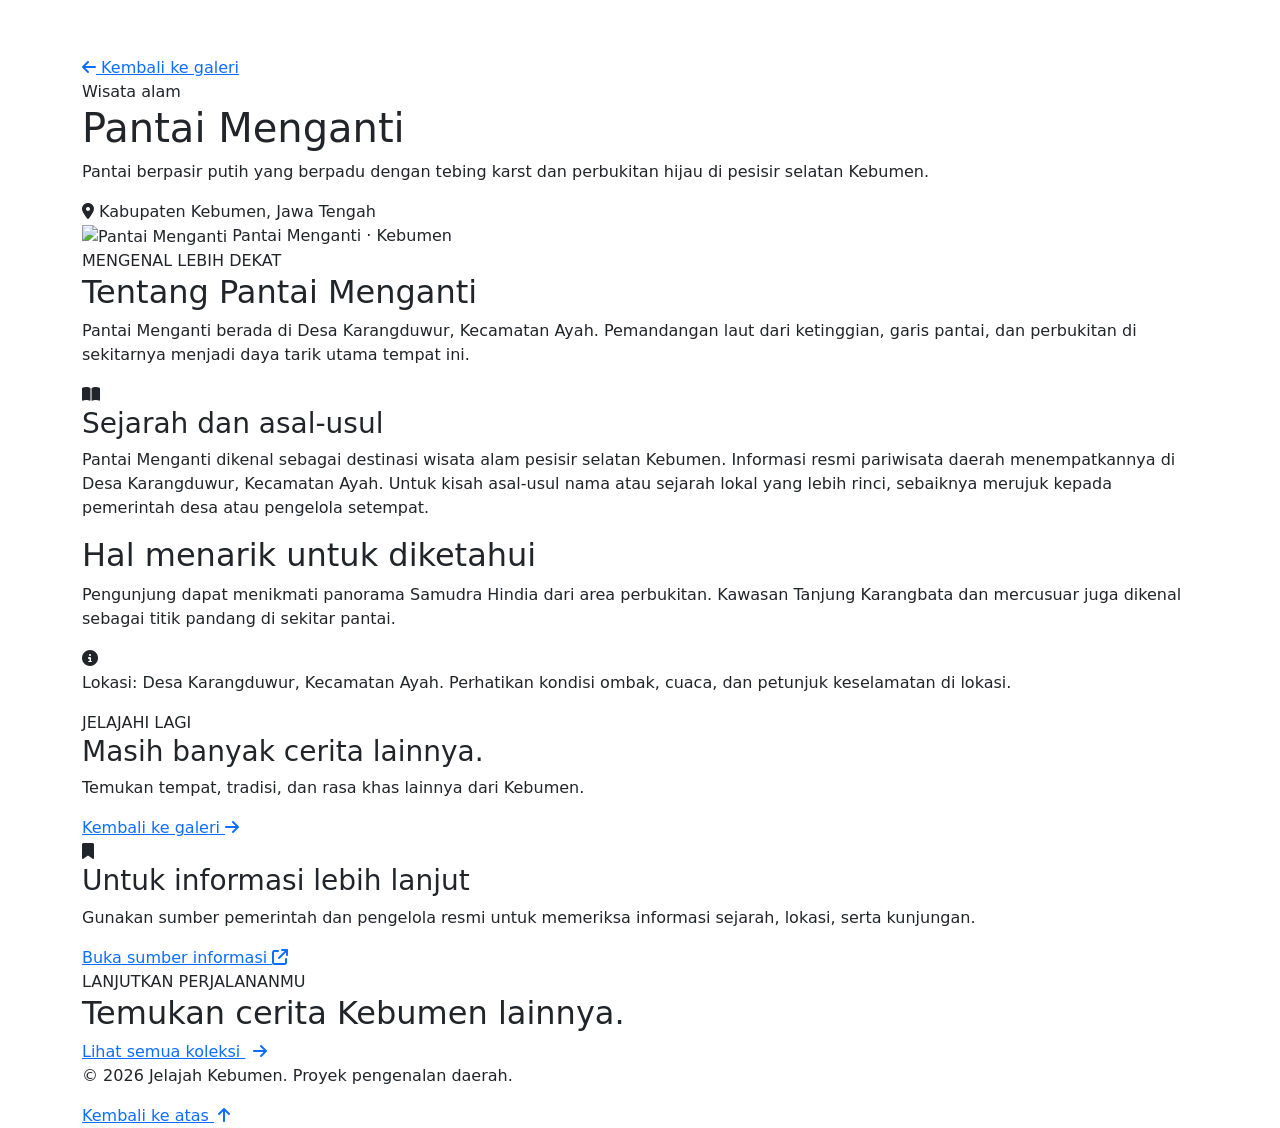
==== detail.html @ 415a785e "Add files via upload" ====
<!DOCTYPE html>
<html lang="id">
<head>
    <meta charset="UTF-8">
    <meta name="viewport" content="width=device-width, initial-scale=1.0">
    <meta name="theme-color" content="#193b4d">
    <title>Detail Jelajah Kebumen</title>
    <link href="https://cdn.jsdelivr.net/npm/bootstrap@5.3.3/dist/css/bootstrap.min.css" rel="stylesheet">
    <link rel="stylesheet" href="https://cdnjs.cloudflare.com/ajax/libs/font-awesome/6.5.2/css/all.min.css">
    <link href="https://fonts.googleapis.com/css2?family=DM+Sans:wght@400;500;600;700&family=Playfair+Display:wght@500;600;700&display=swap" rel="stylesheet">
    <link rel="stylesheet" href="CSS/styles.css">
</head>
<body class="detail-page">

<nav class="navbar navbar-expand-lg navbar-dark sticky-top detail-navbar">
    <div class="container">
        <a class="navbar-brand fw-bold" href="index.html">
            <span class="brand-mark">J</span>
            Jelajah<span class="brand-highlight">Kebumen.</span>
        </a>
        <button class="navbar-toggler" type="button" data-bs-toggle="collapse"
            data-bs-target="#detailNav" aria-label="Buka navigasi">
            <span class="navbar-toggler-icon"></span>
        </button>
        <div class="collapse navbar-collapse" id="detailNav">
            <div class="navbar-nav ms-auto align-items-lg-center gap-lg-2">
                <a class="nav-link" href="index.html">Beranda</a>
                <a class="nav-link" href="index.html#jelajah">Jelajahi</a>
                <a class="nav-link" href="about.html">Tentang Kebumen</a>
                <a class="nav-link" href="feedback.html">Beri Masukan</a>
            </div>
        </div>
    </div>
</nav>

<main>
    <section class="detail-hero">
        <div class="container">
            <a class="detail-back" href="index.html#jelajah">
                <i class="fa-solid fa-arrow-left"></i> Kembali ke galeri
            </a>

            <div class="detail-hero-grid">
                <div class="detail-heading">
                    <span class="section-kicker" id="detailCategory">JELAJAH KEBUMEN</span>
                    <h1 id="detailTitle">Cerita dari Kebumen</h1>
                    <p id="detailIntro"></p>
                    <div class="detail-location">
                        <i class="fa-solid fa-location-dot"></i>
                        Kabupaten Kebumen, Jawa Tengah
                    </div>
                </div>

                <div class="detail-photo-wrap">
                    <img id="detailImage" src="images/wisata.jpg"
                        alt="Foto destinasi di Kebumen">
                    <span class="detail-photo-caption" id="detailCaption">
                        Jelajah Kebumen
                    </span>
                </div>
            </div>
        </div>
    </section>

    <section class="detail-content-section">
        <div class="container">
            <div class="detail-content-grid">
                <article class="detail-article">
                    <span class="section-kicker">MENGENAL LEBIH DEKAT</span>
                    <h2>Tentang <span id="detailTitleInline">tempat ini</span></h2>
                    <p id="detailDescription"></p>

                    <div class="detail-story-box">
                        <div class="detail-story-icon">
                            <i class="fa-solid fa-book-open"></i>
                        </div>
                        <div>
                            <h3>Sejarah dan asal-usul</h3>
                            <p id="detailHistory"></p>
                        </div>
                    </div>

                    <h2 class="detail-subheading">Hal menarik untuk diketahui</h2>
                    <p id="detailHighlights"></p>

                    <div class="detail-note">
                        <i class="fa-solid fa-circle-info"></i>
                        <p id="detailNote">
                            Informasi disusun untuk pengenalan umum. Periksa
                            sumber resmi setempat untuk informasi kunjungan terbaru.
                        </p>
                    </div>
                </article>

                <aside class="detail-sidebar">
                    <div class="detail-sidebar-card">
                        <span class="section-kicker">JELAJAHI LAGI</span>
                        <h3>Masih banyak cerita lainnya.</h3>
                        <p>Temukan tempat, tradisi, dan rasa khas lainnya dari Kebumen.</p>
                        <a href="index.html#jelajah" class="detail-sidebar-button">
                            Kembali ke galeri
                            <i class="fa-solid fa-arrow-right"></i>
                        </a>
                    </div>

                    <div class="detail-sidebar-card detail-source-card">
                        <i class="fa-solid fa-bookmark"></i>
                        <h3>Untuk informasi lebih lanjut</h3>
                        <p>Gunakan sumber pemerintah dan pengelola resmi untuk memeriksa informasi sejarah, lokasi, serta kunjungan.</p>
                        <a id="detailSource" href="https://www.kebumenkab.go.id/"
                            target="_blank" rel="noopener noreferrer">
                            Buka sumber informasi
                            <i class="fa-solid fa-arrow-up-right-from-square"></i>
                        </a>
                    </div>
                </aside>
            </div>
        </div>
    </section>

    <section class="detail-bottom-cta">
        <div class="container">
            <div>
                <span class="section-kicker">LANJUTKAN PERJALANANMU</span>
                <h2>Temukan cerita <span>Kebumen</span> lainnya.</h2>
            </div>
            <a href="index.html#jelajah" class="btn-hero-primary">
                Lihat semua koleksi <i class="fa-solid fa-arrow-right ms-2"></i>
            </a>
        </div>
    </section>
</main>

<footer class="site-footer">
    <div class="container">
        <div class="footer-bottom">
            <p>&copy; <span id="detailYear"></span> Jelajah Kebumen. Proyek pengenalan daerah.</p>
            <a href="#" class="back-to-top">Kembali ke atas <i class="fa-solid fa-arrow-up ms-1"></i></a>
        </div>
    </div>
</footer>

<script src="https://cdn.jsdelivr.net/npm/bootstrap@5.3.3/dist/js/bootstrap.bundle.min.js"></script>
<script src="JS/script.js"></script>
<script>
(() => {
    const data = {
        menganti: {
            title: "Pantai Menganti", category: "Wisata alam",
            image: "images/wisata.jpg",
            intro: "Pantai berpasir putih yang berpadu dengan tebing karst dan perbukitan hijau di pesisir selatan Kebumen.",
            description: "Pantai Menganti berada di Desa Karangduwur, Kecamatan Ayah. Pemandangan laut dari ketinggian, garis pantai, dan perbukitan di sekitarnya menjadi daya tarik utama tempat ini.",
            history: "Pantai Menganti dikenal sebagai destinasi wisata alam pesisir selatan Kebumen. Informasi resmi pariwisata daerah menempatkannya di Desa Karangduwur, Kecamatan Ayah. Untuk kisah asal-usul nama atau sejarah lokal yang lebih rinci, sebaiknya merujuk kepada pemerintah desa atau pengelola setempat.",
            highlights: "Pengunjung dapat menikmati panorama Samudra Hindia dari area perbukitan. Kawasan Tanjung Karangbata dan mercusuar juga dikenal sebagai titik pandang di sekitar pantai.",
            note: "Lokasi: Desa Karangduwur, Kecamatan Ayah. Perhatikan kondisi ombak, cuaca, dan petunjuk keselamatan di lokasi.",
            source: "https://disparbud.kebumenkab.go.id/index.php/web/post/1395/pantai-menganti"
        },
        suwuk: {
            title: "Pantai Suwuk", category: "Wisata alam",
            image: "images/wisata1.jpg",
            intro: "Destinasi pesisir dengan panorama Samudra Hindia, bukit-bukit, dan suasana pantai yang khas.",
            description: "Pantai Suwuk terletak di Desa Tambakmulya, Kecamatan Puring. Kawasan ini menjadi pilihan wisatawan yang ingin menikmati pemandangan laut dan suasana pesisir Kebumen.",
            history: "Pantai Suwuk berkembang sebagai salah satu tujuan wisata pesisir di Kecamatan Puring. Informasi pariwisata pemerintah daerah mencatat lokasinya di Desa Tambakmulya. Untuk sejarah pembukaan atau perkembangan awal kawasan wisata ini, gunakan keterangan dari pemerintah desa atau pengelola setempat.",
            highlights: "Daya tariknya meliputi pemandangan pantai, bukit di sekitar pesisir, aktivitas rekreasi, dan wahana yang tersedia sesuai kondisi operasional.",
            note: "Lokasi: Desa Tambakmulya, Kecamatan Puring. Ombak pantai selatan dapat kuat; ikuti arahan keselamatan dan jangan berenang di area berbahaya.",
            source: "https://disparbud.kebumenkab.go.id/index.php/web/post/1389/pantai-suwuk"
        },
        jatijajar: {
            title: "Goa Jatijajar", category: "Wisata alam dan sejarah",
            image: "images/wisata2.jpg",
            intro: "Gua batu kapur yang memadukan bentang alam, formasi gua, dan cerita rakyat yang dikenal masyarakat.",
            description: "Goa Jatijajar berada di Desa Jatijajar, Kecamatan Ayah. Bagian dalam gua memperlihatkan bentukan alam dari batu kapur yang terbentuk melalui proses geologi dalam waktu yang panjang.",
            history: "Catatan pemerintah daerah menyebut gua ini ditemukan pada 1802 oleh seorang petani bernama Jaya Menawi atau Djayamenawi. Gua kemudian dikembangkan menjadi objek wisata pada 1970-an. Kisah legenda yang menyertainya juga menjadi bagian dari pengalaman pengunjung.",
            highlights: "Daya tariknya mencakup ruang gua, stalaktit dan stalagmit, serta diorama yang menggambarkan cerita legenda. Jaga kebersihan dan ikuti jalur yang ditetapkan pengelola.",
            note: "Lokasi: Desa Jatijajar, Kecamatan Ayah. Detail sejarah dirangkum dari informasi pemerintah daerah.",
            source: "https://perizinan.kebumenkab.go.id/investasi/web/wisata/detail/1"
        },
        sempor: {
            title: "Waduk Sempor", category: "Wisata alam dan sejarah",
            image: "images/wisata3.jpg",
            intro: "Waduk yang dikelilingi perbukitan dan memiliki peran penting bagi pengairan serta kehidupan masyarakat.",
            description: "Waduk Sempor berada di Kecamatan Sempor. Selain menjadi tujuan untuk menikmati pemandangan, waduk ini juga memiliki fungsi penting dalam pengairan, pembangkit listrik, perikanan, dan pengelolaan air.",
            history: "Rencana pembangunan waduk telah diteliti sejak masa Hindia Belanda. Pembangunan kemudian dilanjutkan setelah Indonesia merdeka. Bendungan yang dibangun pada tahap awal mengalami kegagalan pada 1967 dan menimbulkan korban jiwa. Waduk kemudian dibangun kembali dengan konstruksi permanen dan diresmikan pada 1978. Monumen di kawasan ini menjadi pengingat tragedi tersebut.",
            highlights: "Pemandangan perairan dan perbukitan menjadi daya tariknya. Waduk juga menunjukkan hubungan erat antara infrastruktur air, pertanian, energi, dan sejarah masyarakat setempat.",
            note: "Hormati kawasan waduk sebagai infrastruktur penting. Ikuti aturan pengelola saat berwisata.",
            source: "https://www.kebumenkab.go.id/index.php/web/article/detail/2916"
        },
        cepetan: {
            title: "Tari Cepetan Alas", category: "Budaya",
            image: "images/budaya.jpg",
            intro: "Kesenian tradisional Kebumen yang menampilkan topeng, gerak tari, dan cerita yang hidup di masyarakat.",
            description: "Tari Cepetan Alas merupakan salah satu kesenian tradisional yang dikenal di wilayah Kebumen. Pertunjukannya menggabungkan gerak, musik, topeng, dan unsur cerita yang diwariskan melalui kehidupan masyarakat.",
            history: "Kesenian tradisional tumbuh dan berubah melalui praktik komunitas yang menjaganya. Cerita rinci mengenai asal-usul, tokoh, dan perkembangan Tari Cepetan Alas dapat berbeda menurut kelompok atau desa pelestarinya; keterangan lokal sebaiknya dicocokkan dengan pelaku seni dan sumber kebudayaan daerah.",
            highlights: "Topeng dan karakter yang ditampilkan menjadi unsur visual penting. Pertunjukan juga menjadi ruang bagi generasi muda untuk mengenal seni tradisi.",
            note: "Deskripsi ini merupakan pengenalan umum. Detail cerita pertunjukan dapat ditambahkan setelah diverifikasi kepada pelaku seni setempat.",
            source: "https://disparbud.kebumenkab.go.id/index.php/web/post/384/tari-cepetan"
        },
        lawet: {
            title: "Tari Lawet", category: "Budaya",
            image: "images/budaya2.jpg",
            intro: "Tarian yang terinspirasi dari burung lawet atau walet, yang lekat dengan identitas dan kehidupan masyarakat Kebumen.",
            description: "Tari Lawet menggambarkan gerakan burung lawet melalui gerakan yang lincah dan dinamis. Tarian ini menjadi salah satu simbol seni budaya Kebumen.",
            history: "Menurut publikasi Pemerintah Kabupaten Kebumen, Tari Lawet pertama kali dipentaskan pada 1987. Inspirasinya berkaitan dengan burung walet dan peran sarangnya bagi kehidupan ekonomi masyarakat pesisir selatan.",
            highlights: "Gerakan penari menirukan burung yang terbang dan mencari makan. Musik pengiring dan kostum mendukung gambaran burung lawet dalam pertunjukan.",
            note: "Informasi diringkas dari publikasi resmi pemerintah daerah.",
            source: "https://www.kebumenkab.go.id/index.php/web/article/detail/8209"
        },
        batik: {
            title: "Batik Kebumen", category: "Budaya dan kerajinan",
            image: "images/batik.jpg",
            intro: "Kerajinan batik yang menjaga keterampilan membatik sekaligus menampilkan karakter budaya lokal.",
            description: "Batik Kebumen dibuat melalui proses membatik yang membutuhkan ketelitian. Perajin menghasilkan kain dengan motif dan warna yang berkembang dari tradisi setempat.",
            history: "Publikasi pemerintah daerah menyebut terdapat lebih dari satu versi tentang awal tradisi batik di Kebumen. Tradisi ini diwariskan turun-temurun dan pernah mengalami masa kejayaan pada sekitar 1960–1980-an, sebelum menghadapi masa surut dan upaya kebangkitan kembali.",
            highlights: "Batik tulis dan batik cap merupakan dua teknik yang dikenal. Proses tradisional, ragam motif, serta keterampilan perajin menjadi bagian penting dari nilai kerajinan ini.",
            note: "Keterangan sejarah batik Kebumen memiliki beberapa versi; uraian ini menyampaikan ringkasan tanpa menganggap satu versi sebagai satu-satunya kisah.",
            source: "https://www.kebumenkab.go.id/index.php/web/article/detail/5035"
        },
        ebleg: {
            title: "Ebleg", category: "Budaya",
            image: "images/ebleg.jpg",
            intro: "Kesenian rakyat yang menggunakan properti kuda kepang dan menjadi bagian dari tradisi pertunjukan masyarakat.",
            description: "Ebleg dikenal sebagai kesenian rakyat yang menampilkan penari, properti berbentuk kuda, iringan musik, dan gerak yang dinamis. Bentuk pertunjukan dapat berbeda sesuai kelompok pelestari dan daerahnya.",
            history: "Ebleg hidup melalui tradisi pertunjukan dan keterlibatan kelompok seni masyarakat. Agar sejarah asal-usul yang lebih khusus untuk Ebleg Kebumen tidak keliru, informasi tentang pendiri, masa kemunculan, dan perkembangan kelompok sebaiknya dilengkapi melalui wawancara dengan pelaku seni atau sumber kebudayaan setempat.",
            highlights: "Properti kuda kepang, kostum, iringan musik, dan interaksi penari menjadi unsur yang mudah dikenali dalam pertunjukan.",
            note: "Jika kamu mengetahui nama kelompok Ebleg atau desa asal yang ditampilkan dalam foto, sejarahnya bisa dibuat lebih spesifik.",
            source: "https://www.kebumenkab.go.id/index.php/web/post/detail/53"
        },
        sate: {
            title: "Sate Ambal", category: "Kuliner",
            image: "images/makanan1.jpg",
            intro: "Kuliner khas dari kawasan Ambal yang dikenal dengan racikan bumbu dan cara penyajian yang khas.",
            description: "Sate Ambal merupakan salah satu makanan yang identik dengan Kabupaten Kebumen. Daging sate disajikan dengan bumbu khas yang membedakannya dari sejumlah jenis sate lain.",
            history: "Sate Ambal tumbuh sebagai kuliner daerah yang dikenal dari kawasan Ambal. Resep dan cara pengolahan diwariskan melalui penjual serta keluarga, sehingga detail racikan bisa berbeda antarwarung. Kisah pendirian penjual tertentu sebaiknya merujuk pada sejarah usaha masing-masing.",
            highlights: "Ciri yang sering dikenali adalah bumbu berwarna kecokelatan dengan bahan dasar tempe dan rasa gurih-manis. Kuliner ini menjadi salah satu pilihan yang dicari saat mengenal makanan khas Kebumen.",
            note: "Foto pada kartu mengikuti file yang tersedia di proyek. Pastikan foto benar-benar menampilkan Sate Ambal sebelum website dipublikasikan.",
            source: "https://www.kebumenkab.go.id/index.php/web/article/detail/166"
        },
        lanting: {
            title: "Lanting", category: "Kuliner",
            image: "images/makanan2.jpg",
            intro: "Camilan berbahan singkong yang populer sebagai jajanan dan oleh-oleh dari Kebumen.",
            description: "Lanting dibuat dari singkong yang diolah menjadi adonan, dibentuk, kemudian digoreng hingga renyah. Bentuknya sering menyerupai angka delapan atau lingkaran kecil.",
            history: "Lanting berkembang sebagai makanan olahan singkong di wilayah Kebumen dan sekitarnya. Seperti banyak camilan tradisional, pembuatannya diwariskan melalui usaha rumahan dan produsen lokal. Sejarah pasti kemunculan lanting memerlukan sumber khusus dari sentra produksinya.",
            highlights: "Lanting memiliki tekstur renyah dan tersedia dalam beragam rasa. Produk ini juga menjadi contoh bagaimana bahan pangan lokal diolah menjadi usaha kuliner.",
            note: "Periksa kecocokan foto dengan lanting karena file makanan2.jpg sebelumnya digunakan pada kartu kuliner.",
            source: "https://www2.kebumenkab.go.id/index.php/web/post/detail/52"
        },
        penggel: {
            title: "Nasi Penggel", category: "Kuliner",
            image: "images/makanan3.jpg",
            intro: "Sajian nasi berbentuk bulat kecil yang biasa dinikmati bersama lauk dan sayur berkuah.",
            description: "Nasi Penggel adalah kuliner khas Kebumen yang umumnya disajikan dalam bentuk kepalan nasi kecil, ditemani sayur nangka atau gulai dan lauk seperti kikil maupun jeroan sesuai penjual.",
            history: "Nasi Penggel dikenal sebagai bagian dari tradisi makan masyarakat Kebumen, terutama sebagai menu sarapan. Resep keluarga dan cara penyajian diwariskan antargenerasi. Riwayat pencipta pertama atau tahun kemunculannya tidak dinyatakan di sini karena memerlukan sumber sejarah kuliner yang lebih spesifik.",
            highlights: "Bentuk nasi yang bulat kecil dan sajian dengan kuah gurih menjadi ciri yang mudah dikenali. Pengalaman rasa dapat berbeda sesuai racikan penjual.",
            note: "Foto makanan3.jpg digunakan sesuai penamaan file yang kamu berikan; pastikan gambar menampilkan Nasi Penggel.",
            source: "https://visitjawatengah.jatengprov.go.id/id/regency/kabupaten-kebumen/kuliner/nasi-penggel"
        },
        jipang: {
            title: "Jipang Kacang", category: "Kuliner",
            image: "images/makanan4.jpg",
            intro: "Jajanan tradisional yang memadukan kacang dengan pemanis hingga membentuk camilan padat dan renyah.",
            description: "Jipang kacang merupakan jajanan tradisional berbahan kacang yang disatukan dengan larutan gula atau pemanis. Camilan ini cocok dinikmati sebagai kudapan dan dikenal dalam ragam jajanan rumahan.",
            history: "Jajanan berbahan kacang dan gula telah lama dibuat sebagai camilan rumahan di berbagai daerah. Untuk riwayat khusus Jipang Kacang Kebumen, seperti asal desa atau perintisnya, informasi perlu dikonfirmasi kepada produsen lokal agar tidak mencampur cerita dari daerah lain.",
            highlights: "Perpaduan rasa manis dan kacang menjadi daya tarik utamanya. Bentuk, tekstur, dan resep dapat berbeda sesuai pembuatnya.",
            note: "Pastikan foto makanan4.jpg benar-benar memperlihatkan jipang kacang yang ingin kamu tampilkan.",
            source: "https://www2.kebumenkab.go.id/index.php/web/post/detail/52"
        },
        benteng: {
            title: "Benteng Van der Wijck", category: "Sejarah",
            image: "images/sejarahkota.jpg",
            intro: "Bangunan benteng bersejarah di Gombong yang dikenal dengan arsitektur bata merahnya.",
            description: "Benteng Van der Wijck terletak di Gombong, Kabupaten Kebumen. Bangunan ini menjadi salah satu peninggalan sejarah yang dikenal masyarakat dan sering dikunjungi untuk melihat arsitektur serta mengenal masa lalu kawasan tersebut.",
            history: "Benteng ini berkaitan dengan periode kolonial Hindia Belanda. Detail tentang fungsi awal, perubahan penggunaan, dan sejarah bangunannya sebaiknya dibaca melalui sumber sejarah atau informasi pengelola agar kronologi yang ditampilkan tetap akurat.",
            highlights: "Bentuk bangunan dan susunan bata merah menjadi ciri visual yang menonjol. Kawasan ini juga dapat menjadi titik awal untuk mempelajari sejarah Gombong dan Kebumen.",
            note: "Gambar sejarahkota.jpg pada proyekmu terlihat berupa dokumentasi hitam-putih. Pastikan gambar tersebut sesuai dengan Benteng Van der Wijck; jika tidak, ganti dengan foto benteng yang benar.",
            source: "https://www.kebumenkab.go.id/"
        },
        sejarah: {
            title: "Jejak Sejarah Kebumen", category: "Sejarah",
            image: "images/sejarahkota2.jpg",
            intro: "Mengenal perjalanan daerah melalui arsip, bangunan, kisah masyarakat, dan perubahan kehidupan dari masa ke masa.",
            description: "Sejarah Kebumen terbentuk melalui perkembangan permukiman, pemerintahan, perdagangan, pendidikan, dan kehidupan masyarakat. Foto arsip dapat membantu pengunjung membandingkan suasana daerah pada masa lalu dengan kondisi sekarang.",
            history: "Sejarah suatu kabupaten tidak berasal dari satu peristiwa saja. Untuk menyusun kronologi yang tepat, gunakan arsip pemerintah, dokumen sejarah, museum, dan sumber lokal yang mencantumkan tanggal serta konteks gambar.",
            highlights: "Foto lama, dokumen, bangunan, dan cerita lisan dapat menjadi petunjuk untuk memahami perubahan wilayah. Cantumkan tanggal, lokasi, dan sumber pada foto arsip jika tersedia.",
            note: "Identitas objek pada foto sejarahkota2.jpg sebaiknya diperiksa sebelum diberi keterangan yang lebih spesifik.",
            source: "https://www.kebumenkab.go.id/"
        },
        geopark: {
            title: "Geopark Kebumen", category: "Alam dan warisan geologi",
            image: "images/geopark.jpg",
            intro: "Kawasan yang memperlihatkan kekayaan geologi dan kisah panjang pembentukan bentang alam Kebumen.",
            description: "Kawasan geopark menghubungkan warisan geologi dengan lingkungan, keanekaragaman hayati, serta kehidupan masyarakat. Bentang alam Kebumen menyimpan batuan dan struktur geologi yang membantu menjelaskan sejarah bumi.",
            history: "Batuan dan bentang alam terbentuk melalui proses geologi yang berlangsung sangat lama, termasuk pengendapan, perubahan tektonik, dan pengangkatan. Penjelasan tiap lokasi geologi perlu disesuaikan dengan situs yang benar-benar ditampilkan pada foto.",
            highlights: "Geopark dapat menjadi ruang belajar mengenai bumi sekaligus mendorong pariwisata yang memperhatikan konservasi dan manfaat bagi masyarakat lokal.",
            note: "Jika foto geopark.jpg menunjukkan lokasi atau papan tertentu, tambahkan nama lokasi dan keterangan resmi agar informasi lebih tepat.",
            source: "https://www.kebumenkab.go.id/"
        },
        kebumen: {
            title: "Kebumen Hari Ini", category: "Kehidupan lokal",
            image: "images/wisata4.jpg",
            intro: "Melihat Kebumen sebagai daerah yang terus berkembang dengan kehidupan masyarakat dan potensi lokalnya.",
            description: "Kabupaten Kebumen memiliki kehidupan sosial dan ekonomi yang beragam, mulai dari kegiatan pertanian dan usaha lokal hingga pariwisata serta layanan publik. Perubahan daerah dapat dilihat melalui ruang publik, fasilitas, dan aktivitas masyarakat.",
            history: "Kondisi Kebumen hari ini merupakan bagian dari perjalanan panjang daerah. Untuk menampilkan perubahan secara historis, bandingkan foto lama dan baru yang memiliki lokasi sama serta sertakan tahun pengambilan gambar.",
            highlights: "Potensi lokal dapat dikenalkan melalui kegiatan masyarakat, produk usaha, kawasan wisata, dan pelestarian budaya. Foto yang diberi keterangan lokasi dan tahun akan membantu pengunjung memahami konteksnya.",
            note: "Foto wisata4.jpg pada foldermu terlihat seperti kawasan waduk atau lanskap. Sesuaikan judul kartu jika foto tersebut bukan gambaran umum kehidupan Kebumen.",
            source: "https://www.kebumenkab.go.id/"
        }
    };

    const params = new URLSearchParams(window.location.search);
    const id = params.get("id") || "menganti";
    const item = data[id] || data.menganti;

    document.title = item.title + " | Jelajah Kebumen";
    document.getElementById("detailCategory").textContent = item.category;
    document.getElementById("detailTitle").textContent = item.title;
    document.getElementById("detailTitleInline").textContent = item.title;
    document.getElementById("detailIntro").textContent = item.intro;
    document.getElementById("detailImage").src = item.image;
    document.getElementById("detailImage").alt = item.title;
    document.getElementById("detailCaption").textContent = item.title + " · Kebumen";
    document.getElementById("detailDescription").textContent = item.description;
    document.getElementById("detailHistory").textContent = item.history;
    document.getElementById("detailHighlights").textContent = item.highlights;
    document.getElementById("detailNote").textContent = item.note;
    document.getElementById("detailSource").href = item.source;
    document.getElementById("detailYear").textContent = new Date().getFullYear();
})();
</script>
</body>
</html>
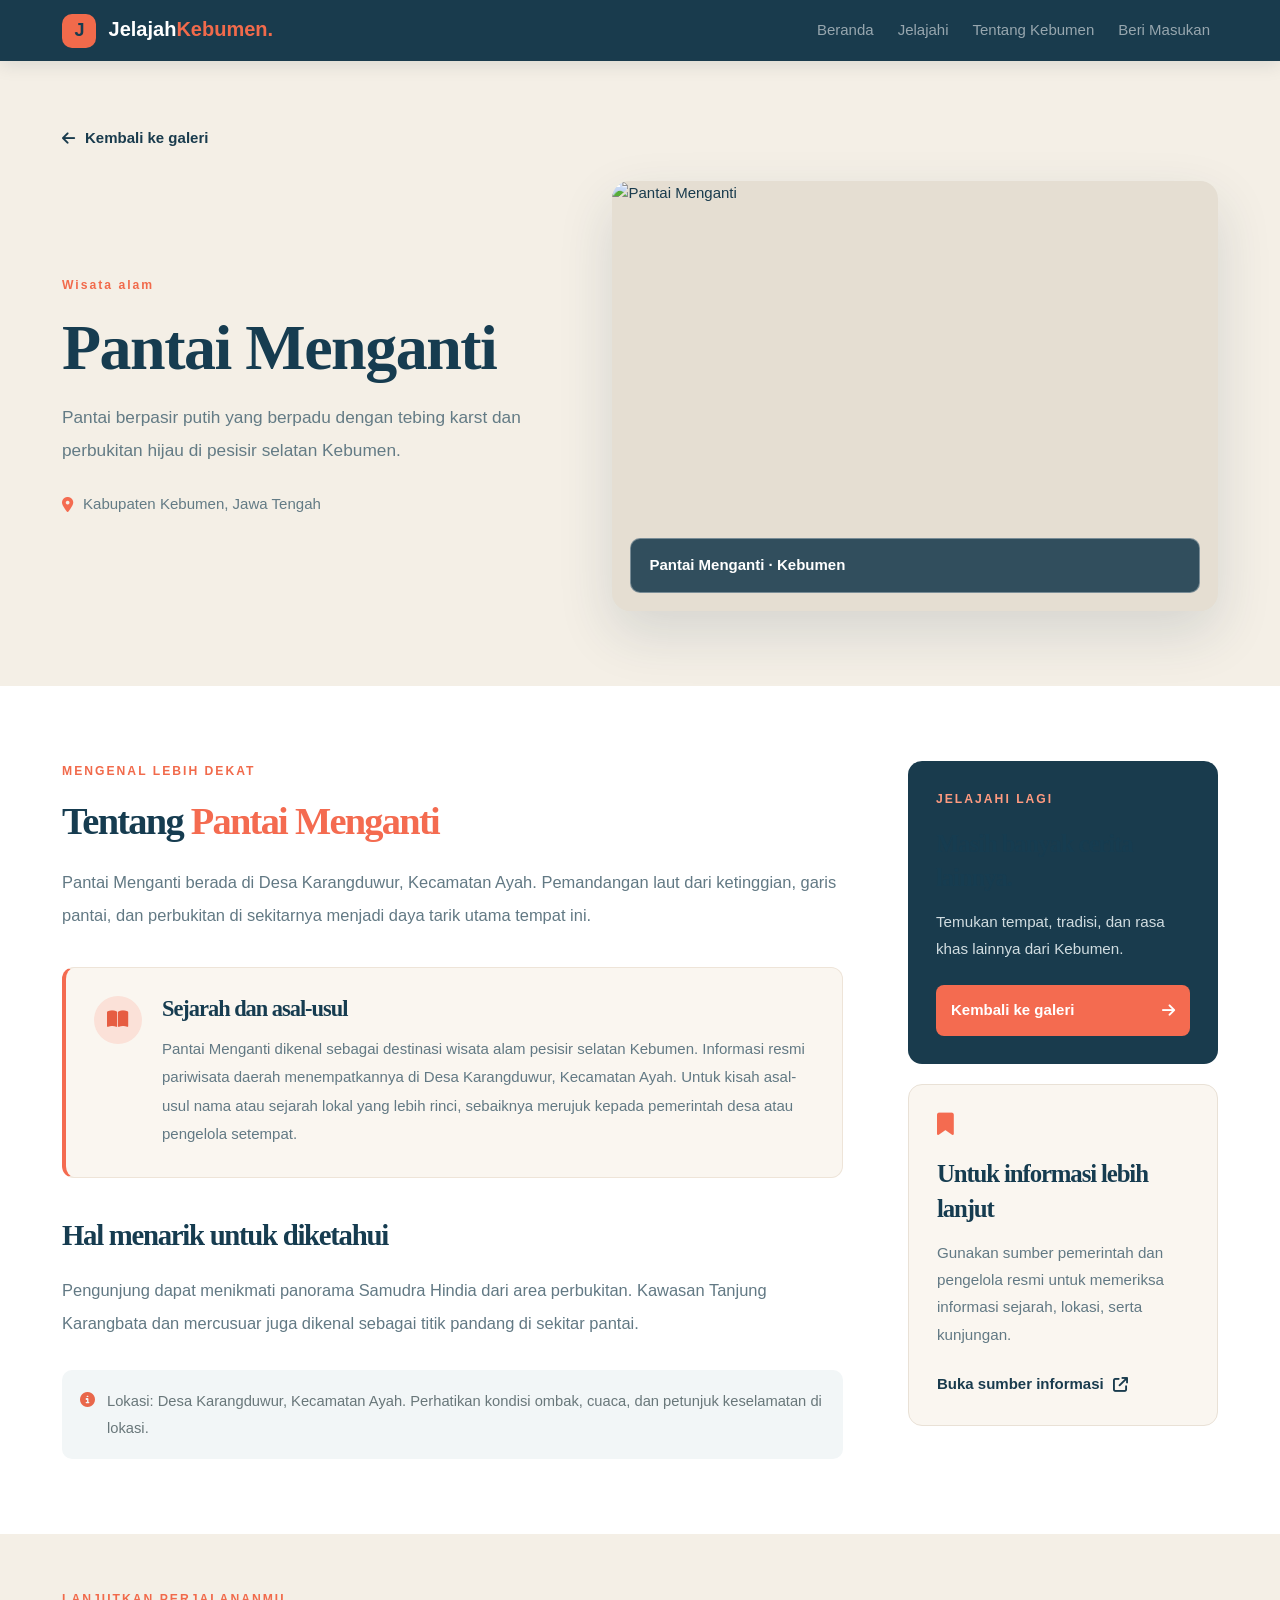
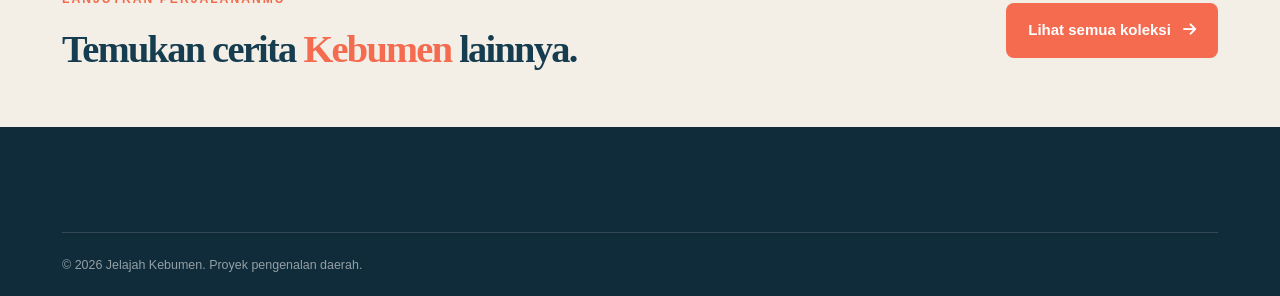
==== commit d715494e: "Update print statement from 'Hello' to 'Goodbye'" ====
--- a/detail.html
+++ b/detail.html
@@ -192,7 +192,7 @@
             description: "Tari Cepetan Alas merupakan salah satu kesenian tradisional yang dikenal di wilayah Kebumen. Pertunjukannya menggabungkan gerak, musik, topeng, dan unsur cerita yang diwariskan melalui kehidupan masyarakat.",
             history: "Kesenian tradisional tumbuh dan berubah melalui praktik komunitas yang menjaganya. Cerita rinci mengenai asal-usul, tokoh, dan perkembangan Tari Cepetan Alas dapat berbeda menurut kelompok atau desa pelestarinya; keterangan lokal sebaiknya dicocokkan dengan pelaku seni dan sumber kebudayaan daerah.",
             highlights: "Topeng dan karakter yang ditampilkan menjadi unsur visual penting. Pertunjukan juga menjadi ruang bagi generasi muda untuk mengenal seni tradisi.",
-            note: "Deskripsi ini merupakan pengenalan umum. Detail cerita pertunjukan dapat ditambahkan setelah diverifikasi kepada pelaku seni setempat.",
+            note: "Berbeda dengan tari tradisional Jawa lainnya yang cenderung halus dan anggun, Tari Cepetan menampilkan gerakan-gerakan akrobatik yang energik. Para penari, yang biasanya adalah laki-laki, mengenakan topeng cepet yang terbuat dari kayu dan dihiasi rambut ijuk atau serat nanas. Topeng ini sering kali memiliki ekspresi seram atau lucu yang semakin menambah daya tarik pertunjukan.",
             source: "https://disparbud.kebumenkab.go.id/index.php/web/post/384/tari-cepetan"
         },
         lawet: {
@@ -222,7 +222,7 @@
             description: "Ebleg dikenal sebagai kesenian rakyat yang menampilkan penari, properti berbentuk kuda, iringan musik, dan gerak yang dinamis. Bentuk pertunjukan dapat berbeda sesuai kelompok pelestari dan daerahnya.",
             history: "Ebleg hidup melalui tradisi pertunjukan dan keterlibatan kelompok seni masyarakat. Agar sejarah asal-usul yang lebih khusus untuk Ebleg Kebumen tidak keliru, informasi tentang pendiri, masa kemunculan, dan perkembangan kelompok sebaiknya dilengkapi melalui wawancara dengan pelaku seni atau sumber kebudayaan setempat.",
             highlights: "Properti kuda kepang, kostum, iringan musik, dan interaksi penari menjadi unsur yang mudah dikenali dalam pertunjukan.",
-            note: "Jika kamu mengetahui nama kelompok Ebleg atau desa asal yang ditampilkan dalam foto, sejarahnya bisa dibuat lebih spesifik.",
+            note: "Pertunjukan Ebeg umumnya diiringi oleh gamelan atau calung yang terdiri atas 6-20 orang penari. Ada tiga babak dalam pertunjukan ini yaitu tari-tarian, janturan dan gapetan yang dipimpin oleh seorang dalang/penimbul. Pada sesi janturan para penari mengalami kerasukan dengan tingkat yang berbeda beda dan proses pengembaliannya dilakukan oleh penimbul.",
             source: "https://www.kebumenkab.go.id/index.php/web/post/detail/53"
         },
         sate: {
@@ -232,7 +232,7 @@
             description: "Sate Ambal merupakan salah satu makanan yang identik dengan Kabupaten Kebumen. Daging sate disajikan dengan bumbu khas yang membedakannya dari sejumlah jenis sate lain.",
             history: "Sate Ambal tumbuh sebagai kuliner daerah yang dikenal dari kawasan Ambal. Resep dan cara pengolahan diwariskan melalui penjual serta keluarga, sehingga detail racikan bisa berbeda antarwarung. Kisah pendirian penjual tertentu sebaiknya merujuk pada sejarah usaha masing-masing.",
             highlights: "Ciri yang sering dikenali adalah bumbu berwarna kecokelatan dengan bahan dasar tempe dan rasa gurih-manis. Kuliner ini menjadi salah satu pilihan yang dicari saat mengenal makanan khas Kebumen.",
-            note: "Foto pada kartu mengikuti file yang tersedia di proyek. Pastikan foto benar-benar menampilkan Sate Ambal sebelum website dipublikasikan.",
+            note: "Cara pembuatan Sate Ambal sama dengan sate dari daerah lainnya di Indonesia. Daging ayam dipotong-potong dan ditusukan ke tusuk sate. Sebelum dibakar, semua bumbu awal yang dihaluskan akan dilumurkan ke daging ayam yang sudah dipotong. Diamkan selama minimal 2 jam sampai bumbunya meresap dan sate pun siap dibakar seperti biasa. Pembakaran dengan arang batok kelapa selama 3 sampai 5 menit hingga matang sempurna.",
             source: "https://www.kebumenkab.go.id/index.php/web/article/detail/166"
         },
         lanting: {
@@ -242,7 +242,7 @@
             description: "Lanting dibuat dari singkong yang diolah menjadi adonan, dibentuk, kemudian digoreng hingga renyah. Bentuknya sering menyerupai angka delapan atau lingkaran kecil.",
             history: "Lanting berkembang sebagai makanan olahan singkong di wilayah Kebumen dan sekitarnya. Seperti banyak camilan tradisional, pembuatannya diwariskan melalui usaha rumahan dan produsen lokal. Sejarah pasti kemunculan lanting memerlukan sumber khusus dari sentra produksinya.",
             highlights: "Lanting memiliki tekstur renyah dan tersedia dalam beragam rasa. Produk ini juga menjadi contoh bagaimana bahan pangan lokal diolah menjadi usaha kuliner.",
-            note: "Periksa kecocokan foto dengan lanting karena file makanan2.jpg sebelumnya digunakan pada kartu kuliner.",
+            note: "Lanthing atau klanthing adalah camilan semacam kerupuk yang terbuat dari adonan singkong. Camilan ini berbentuk angka delapan atau lingkaran kecil seperti cincin, yang tersedia dalam banyak rasa.",
             source: "https://www2.kebumenkab.go.id/index.php/web/post/detail/52"
         },
         penggel: {
@@ -252,7 +252,7 @@
             description: "Nasi Penggel adalah kuliner khas Kebumen yang umumnya disajikan dalam bentuk kepalan nasi kecil, ditemani sayur nangka atau gulai dan lauk seperti kikil maupun jeroan sesuai penjual.",
             history: "Nasi Penggel dikenal sebagai bagian dari tradisi makan masyarakat Kebumen, terutama sebagai menu sarapan. Resep keluarga dan cara penyajian diwariskan antargenerasi. Riwayat pencipta pertama atau tahun kemunculannya tidak dinyatakan di sini karena memerlukan sumber sejarah kuliner yang lebih spesifik.",
             highlights: "Bentuk nasi yang bulat kecil dan sajian dengan kuah gurih menjadi ciri yang mudah dikenali. Pengalaman rasa dapat berbeda sesuai racikan penjual.",
-            note: "Foto makanan3.jpg digunakan sesuai penamaan file yang kamu berikan; pastikan gambar menampilkan Nasi Penggel.",
+            note: "Nasi Penggel adalah makanan khas dari daerah Kabupaten Kebumen, Jawa Tengah, Indonesia. Penamaan Nasi Penggel berarti mengambil nasi yang dibentuk bulat-bulat seukuran bola pingpong. Nasi Penggel itu bermakna nasi yang dibulati. Nasi Penggel biasa diwadahi dengan daun pisang yang dibentuk ‘pincuk’. Biasanya pembeli akan mengambil 8-15 bulatan nasi. Bulatan Nasi Penggel ini diletakkan dalam bakul yang ditata berlapis-lapis. Setiap lapisan Nasi Penggel akan dipisahkan dengan lembaran daun pisang.",
             source: "https://visitjawatengah.jatengprov.go.id/id/regency/kabupaten-kebumen/kuliner/nasi-penggel"
         },
         jipang: {
@@ -262,7 +262,7 @@
             description: "Jipang kacang merupakan jajanan tradisional berbahan kacang yang disatukan dengan larutan gula atau pemanis. Camilan ini cocok dinikmati sebagai kudapan dan dikenal dalam ragam jajanan rumahan.",
             history: "Jajanan berbahan kacang dan gula telah lama dibuat sebagai camilan rumahan di berbagai daerah. Untuk riwayat khusus Jipang Kacang Kebumen, seperti asal desa atau perintisnya, informasi perlu dikonfirmasi kepada produsen lokal agar tidak mencampur cerita dari daerah lain.",
             highlights: "Perpaduan rasa manis dan kacang menjadi daya tarik utamanya. Bentuk, tekstur, dan resep dapat berbeda sesuai pembuatnya.",
-            note: "Pastikan foto makanan4.jpg benar-benar memperlihatkan jipang kacang yang ingin kamu tampilkan.",
+            note: "Para perajin masih mengerjakan proses pembuatan jipang kacang secara tradisional. Persis seperti yang diajarkan nenek moyang dulu. Hanya ada perubahan pada bungkusnya. Kalau zaman dulu menggunakan klaras (daun pisang kering), kini menggunakan bungkus plastik.",
             source: "https://www2.kebumenkab.go.id/index.php/web/post/detail/52"
         },
         benteng: {
@@ -272,7 +272,7 @@
             description: "Benteng Van der Wijck terletak di Gombong, Kabupaten Kebumen. Bangunan ini menjadi salah satu peninggalan sejarah yang dikenal masyarakat dan sering dikunjungi untuk melihat arsitektur serta mengenal masa lalu kawasan tersebut.",
             history: "Benteng ini berkaitan dengan periode kolonial Hindia Belanda. Detail tentang fungsi awal, perubahan penggunaan, dan sejarah bangunannya sebaiknya dibaca melalui sumber sejarah atau informasi pengelola agar kronologi yang ditampilkan tetap akurat.",
             highlights: "Bentuk bangunan dan susunan bata merah menjadi ciri visual yang menonjol. Kawasan ini juga dapat menjadi titik awal untuk mempelajari sejarah Gombong dan Kebumen.",
-            note: "Gambar sejarahkota.jpg pada proyekmu terlihat berupa dokumentasi hitam-putih. Pastikan gambar tersebut sesuai dengan Benteng Van der Wijck; jika tidak, ganti dengan foto benteng yang benar.",
+            note: "Benteng ini kadang dihubungkan dengan nama Frans David Cochius (1787-1876), seorang Jenderal yang bertugas di daerah barat Bagelen yang namanya juga diabadikan menjadi nama Benteng Generaal Cochius. Benteng ini merupakan benteng persegi delapan satu-satunya di Indonesia",
             source: "https://www.kebumenkab.go.id/"
         },
         sejarah: {
@@ -281,8 +281,8 @@
             intro: "Mengenal perjalanan daerah melalui arsip, bangunan, kisah masyarakat, dan perubahan kehidupan dari masa ke masa.",
             description: "Sejarah Kebumen terbentuk melalui perkembangan permukiman, pemerintahan, perdagangan, pendidikan, dan kehidupan masyarakat. Foto arsip dapat membantu pengunjung membandingkan suasana daerah pada masa lalu dengan kondisi sekarang.",
             history: "Sejarah suatu kabupaten tidak berasal dari satu peristiwa saja. Untuk menyusun kronologi yang tepat, gunakan arsip pemerintah, dokumen sejarah, museum, dan sumber lokal yang mencantumkan tanggal serta konteks gambar.",
-            highlights: "Foto lama, dokumen, bangunan, dan cerita lisan dapat menjadi petunjuk untuk memahami perubahan wilayah. Cantumkan tanggal, lokasi, dan sumber pada foto arsip jika tersedia.",
-            note: "Identitas objek pada foto sejarahkota2.jpg sebaiknya diperiksa sebelum diberi keterangan yang lebih spesifik.",
+            highlights: "Sebelum dikenal sebagai Kebumen, Panjer telah tercatat dalam sejarah nasional sebagai salah satu daerah yang berperan penting dalam penyerbuan pasukan Sultan Agung ke Batavia pada tahun 1629 untuk melawan VOC Belanda.",
+            note: "Sebagai bentuk penghargaan terhadap nilai sejarah tersebut, Pemerintah Kabupaten Kebumen menetapkan 21 Agustus 1629 sebagai Hari Jadi Kabupaten Kebumen melalui Peraturan Daerah Kabupaten Kebumen Nomor 3 Tahun 2018",
             source: "https://www.kebumenkab.go.id/"
         },
         geopark: {
@@ -292,7 +292,7 @@
             description: "Kawasan geopark menghubungkan warisan geologi dengan lingkungan, keanekaragaman hayati, serta kehidupan masyarakat. Bentang alam Kebumen menyimpan batuan dan struktur geologi yang membantu menjelaskan sejarah bumi.",
             history: "Batuan dan bentang alam terbentuk melalui proses geologi yang berlangsung sangat lama, termasuk pengendapan, perubahan tektonik, dan pengangkatan. Penjelasan tiap lokasi geologi perlu disesuaikan dengan situs yang benar-benar ditampilkan pada foto.",
             highlights: "Geopark dapat menjadi ruang belajar mengenai bumi sekaligus mendorong pariwisata yang memperhatikan konservasi dan manfaat bagi masyarakat lokal.",
-            note: "Jika foto geopark.jpg menunjukkan lokasi atau papan tertentu, tambahkan nama lokasi dan keterangan resmi agar informasi lebih tepat.",
+            note: "Lebih dari sekadar destinasi wisata, Geopark Kebumen menjadi ruang konservasi, edukasi, dan pemberdayaan masyarakat. Kawasan ini mengusung konsep pembangunan berkelanjutan yang bertujuan menjaga kelestarian lingkungan sekaligus meningkatkan kesejahteraan masyarakat lokal.",
             source: "https://www.kebumenkab.go.id/"
         },
         kebumen: {
@@ -302,7 +302,7 @@
             description: "Kabupaten Kebumen memiliki kehidupan sosial dan ekonomi yang beragam, mulai dari kegiatan pertanian dan usaha lokal hingga pariwisata serta layanan publik. Perubahan daerah dapat dilihat melalui ruang publik, fasilitas, dan aktivitas masyarakat.",
             history: "Kondisi Kebumen hari ini merupakan bagian dari perjalanan panjang daerah. Untuk menampilkan perubahan secara historis, bandingkan foto lama dan baru yang memiliki lokasi sama serta sertakan tahun pengambilan gambar.",
             highlights: "Potensi lokal dapat dikenalkan melalui kegiatan masyarakat, produk usaha, kawasan wisata, dan pelestarian budaya. Foto yang diberi keterangan lokasi dan tahun akan membantu pengunjung memahami konteksnya.",
-            note: "Foto wisata4.jpg pada foldermu terlihat seperti kawasan waduk atau lanskap. Sesuaikan judul kartu jika foto tersebut bukan gambaran umum kehidupan Kebumen.",
+            note: "Seperti Contoh bendungan sempor,Kecamatan Sempor memiliki kondisi geografi berupa lembah dan perbukitan yang merupakan bagian dari Pegunungan Serayu Selatan. Ketinggian rata-rata Kecamatan Sempor adalah 140 meter di atas permukaan air laut. ",
             source: "https://www.kebumenkab.go.id/"
         }
     };
@@ -328,4 +328,4 @@
 })();
 </script>
 </body>
-</html>+</html>
--- a/CSS/styles.css
+++ b/CSS/styles.css
@@ -0,0 +1,2640 @@
+/* ==========================================
+   JELAJAH KEBUMEN
+   Editorial travel design
+   ========================================== */
+
+:root {
+  --navy: #163c50;
+  --navy-deep: #102e3d;
+  --coral: #e86f51;
+  --yellow: #f3c86b;
+  --cream: #f5f0e7;
+  --paper: #fffdf9;
+  --text: #26383d;
+  --muted: #69777a;
+  --line: #e5ded2;
+  --radius: 14px;
+  --shadow: 0 18px 45px rgba(22, 60, 80, 0.1);
+  --transition: 0.25s ease;
+}
+
+* {
+  box-sizing: border-box;
+}
+
+html {
+  scroll-behavior: smooth;
+  scroll-padding-top: 90px;
+}
+
+body {
+  margin: 0;
+  color: var(--text);
+  background: var(--paper);
+  font-family: "DM Sans", Arial, sans-serif;
+  font-size: 15px;
+  line-height: 1.75;
+  -webkit-font-smoothing: antialiased;
+}
+
+body,
+button,
+input {
+  font-family: "DM Sans", Arial, sans-serif;
+}
+
+img {
+  display: block;
+  max-width: 100%;
+}
+
+a {
+  color: inherit;
+  text-decoration: none;
+}
+
+button {
+  font: inherit;
+}
+
+h1, h2, h3, h4, h5 {
+  margin-top: 0;
+  color: var(--navy);
+  font-family: "Manrope", Arial, sans-serif;
+  font-weight: 750;
+  line-height: 1.2;
+  letter-spacing: -0.045em;
+}
+
+h1 {
+  font-size: clamp(2.8rem, 6vw, 5.5rem);
+}
+
+h2 {
+  font-size: clamp(2rem, 4vw, 3.45rem);
+}
+
+h3 {
+  font-size: 1.3rem;
+}
+
+p {
+  color: var(--muted);
+}
+
+button:focus-visible,
+a:focus-visible,
+input:focus-visible {
+  outline: 3px solid var(--coral);
+  outline-offset: 4px;
+}
+
+::selection {
+  color: white;
+  background: var(--coral);
+}
+
+.container {
+  width: min(1180px, calc(100% - 48px));
+  max-width: 1180px;
+}
+
+/* ANNOUNCEMENT */
+
+.announcement {
+  color: #f8f1e6;
+  background: var(--navy);
+  font-size: 10px;
+  font-weight: 700;
+  letter-spacing: 0.12em;
+}
+
+.announcement-inner {
+  min-height: 34px;
+  display: flex;
+  align-items: center;
+  justify-content: space-between;
+  gap: 15px;
+}
+
+.announcement-inner span:last-child {
+  color: #f3c86b;
+  font-weight: 500;
+  letter-spacing: 0.02em;
+}
+
+/* NAVBAR */
+
+.site-navbar {
+  position: sticky;
+  top: 0;
+  z-index: 1000;
+  padding: 15px 0;
+  background: rgba(255, 253, 249, 0.96);
+  border-bottom: 1px solid rgba(22, 60, 80, 0.08);
+  backdrop-filter: blur(14px);
+}
+
+.brand-mark {
+  display: inline-flex;
+  align-items: center;
+  gap: 10px;
+  color: var(--navy) !important;
+  font-family: "Manrope", sans-serif;
+  font-size: 18px;
+  font-weight: 800;
+  letter-spacing: -0.06em;
+}
+
+.brand-symbol {
+  display: grid;
+  width: 37px;
+  height: 37px;
+  place-items: center;
+  color: white;
+  background: var(--coral);
+  border-radius: 11px 11px 11px 3px;
+  font-size: 20px;
+  font-weight: 800;
+}
+
+.brand-highlight {
+  color: var(--coral);
+}
+
+.site-navbar .navbar-nav {
+  gap: 8px;
+}
+
+.site-navbar .nav-link {
+  padding: 9px 12px !important;
+  color: #53656a;
+  font-size: 13px;
+  font-weight: 600;
+  transition: color var(--transition);
+}
+
+.site-navbar .nav-link:hover,
+.site-navbar .nav-link.active {
+  color: var(--coral);
+}
+
+.nav-cta {
+  display: inline-flex;
+  align-items: center;
+  gap: 12px;
+  padding: 11px 17px;
+  color: white;
+  background: var(--navy);
+  border-radius: 5px;
+  font-size: 12px;
+  font-weight: 700;
+  transition: background var(--transition);
+}
+
+.nav-cta:hover {
+  color: white;
+  background: var(--coral);
+}
+
+.nav-cta span {
+  font-size: 17px;
+}
+
+/* HERO */
+
+.hero-section {
+  padding: 62px 0 28px;
+  overflow: hidden;
+  background:
+    radial-gradient(ellipse at 10% 0%, #f9e8d5 0, transparent 38%),
+    var(--cream);
+}
+
+.hero-layout {
+  display: grid;
+  grid-template-columns: 0.92fr 1.08fr;
+  align-items: center;
+  gap: clamp(35px, 6vw, 82px);
+}
+
+.hero-copy {
+  position: relative;
+  z-index: 2;
+  padding: 20px 0 35px;
+}
+
+.eyebrow,
+.section-kicker {
+  display: flex;
+  align-items: center;
+  gap: 9px;
+  margin-bottom: 19px;
+  color: var(--coral);
+  font-size: 10px;
+  font-weight: 800;
+  letter-spacing: 0.15em;
+}
+
+.eyebrow-dot {
+  width: 7px;
+  height: 7px;
+  background: var(--coral);
+  border-radius: 50%;
+}
+
+.hero-copy h1 {
+  max-width: 600px;
+  margin-bottom: 24px;
+  font-size: clamp(2.8rem, 5.5vw, 5.1rem);
+  line-height: 1.09;
+}
+
+.hero-copy h1 span {
+  color: var(--coral);
+}
+
+.hero-description {
+  max-width: 440px;
+  margin-bottom: 29px;
+  font-size: 15px;
+  line-height: 1.95;
+}
+
+.hero-actions {
+  display: flex;
+  align-items: center;
+  flex-wrap: wrap;
+  gap: 20px;
+}
+
+.button-primary,
+.button-light {
+  display: inline-flex;
+  min-height: 49px;
+  align-items: center;
+  justify-content: center;
+  gap: 24px;
+  padding: 13px 19px;
+  color: white;
+  background: var(--navy);
+  border: 0;
+  border-radius: 4px;
+  font-size: 12px;
+  font-weight: 700;
+  transition:
+    background var(--transition),
+    transform var(--transition);
+}
+
+.button-primary:hover {
+  color: white;
+  background: var(--coral);
+  transform: translateY(-2px);
+}
+
+.button-primary span,
+.button-light span {
+  font-size: 17px;
+}
+
+.button-text {
+  color: var(--navy);
+  font-size: 12px;
+  font-weight: 700;
+}
+
+.button-text span {
+  margin-left: 8px;
+  color: var(--coral);
+}
+
+.hero-note {
+  display: flex;
+  align-items: center;
+  gap: 12px;
+  margin-top: 40px;
+  color: var(--muted);
+  font-size: 11px;
+}
+
+.note-line {
+  width: 30px;
+  height: 2px;
+  background: var(--coral);
+}
+
+.hero-visual {
+  position: relative;
+  min-width: 0;
+  padding: 0 15px 22px 0;
+}
+
+.hero-image {
+  width: 100%;
+  height: clamp(390px, 49vw, 590px);
+  object-fit: cover;
+  border-radius: 48% 48% 4px 4px;
+  background: #d8dfd5;
+}
+
+.hero-image-label {
+  position: absolute;
+  right: 0;
+  bottom: 40px;
+  left: 25px;
+  display: flex;
+  max-width: 330px;
+  flex-direction: column;
+  gap: 8px;
+  padding: 20px;
+  color: white;
+  background: var(--navy);
+}
+
+.label-kicker {
+  color: var(--yellow);
+  font-size: 9px;
+  font-weight: 800;
+  letter-spacing: 0.13em;
+}
+
+.hero-image-label strong {
+  font-family: "Manrope", sans-serif;
+  font-size: 17px;
+  line-height: 1.45;
+}
+
+.hero-sticker {
+  position: absolute;
+  top: 30px;
+  right: -8px;
+  display: flex;
+  width: 100px;
+  height: 100px;
+  flex-direction: column;
+  align-items: center;
+  justify-content: center;
+  gap: 2px;
+  color: var(--navy);
+  background: var(--yellow);
+  border-radius: 50%;
+  text-align: center;
+  transform: rotate(9deg);
+}
+
+.hero-sticker span {
+  font-size: 7px;
+  font-weight: 800;
+  letter-spacing: 0.08em;
+}
+
+.hero-sticker strong {
+  font-size: 12px;
+  font-weight: 900;
+}
+
+.hero-bottom {
+  display: flex;
+  justify-content: space-between;
+  gap: 20px;
+  padding-top: 27px;
+  margin-top: 22px;
+  border-top: 1px solid #ded6c9;
+  color: var(--navy);
+  font-size: 9px;
+  font-weight: 800;
+  letter-spacing: 0.12em;
+}
+
+.hero-bottom i {
+  padding: 0 7px;
+  color: var(--coral);
+  font-style: normal;
+}
+
+/* GENERAL SECTIONS */
+
+.section-space {
+  padding: 105px 0;
+}
+
+.intro-section {
+  background: var(--paper);
+}
+
+.intro-grid {
+  display: grid;
+  grid-template-columns: 1fr 0.8fr;
+  align-items: end;
+  gap: 60px;
+}
+
+.section-kicker {
+  margin-bottom: 17px;
+}
+
+.intro-grid h2,
+.section-heading h2,
+.story-copy h2 {
+  margin-bottom: 0;
+}
+
+.intro-grid h2 em,
+.section-heading h2 em,
+.story-copy h2 em {
+  color: var(--coral);
+  font-style: normal;
+}
+
+.intro-copy p {
+  margin-bottom: 19px;
+  font-size: 14px;
+  line-height: 1.95;
+}
+
+.underlined-link {
+  display: inline-flex;
+  align-items: center;
+  gap: 22px;
+  padding-bottom: 5px;
+  color: var(--navy);
+  border-bottom: 1px solid var(--coral);
+  font-size: 12px;
+  font-weight: 700;
+}
+
+.underlined-link span {
+  color: var(--coral);
+  font-size: 17px;
+}
+
+.stat-strip {
+  display: grid;
+  grid-template-columns: repeat(4, 1fr);
+  margin-top: 70px;
+  border-top: 1px solid var(--line);
+  border-bottom: 1px solid var(--line);
+}
+
+.stat-item {
+  display: flex;
+  flex-direction: column;
+  gap: 5px;
+  padding: 23px 15px;
+  border-right: 1px solid var(--line);
+}
+
+.stat-item:first-child {
+  padding-left: 0;
+}
+
+.stat-item:last-child {
+  border-right: 0;
+}
+
+.stat-number {
+  color: var(--coral);
+  font-family: "Manrope", sans-serif;
+  font-size: 27px;
+  font-weight: 800;
+}
+
+.stat-label {
+  color: var(--muted);
+  font-size: 12px;
+}
+
+/* DESTINATIONS */
+
+.destination-section {
+  background: var(--cream);
+}
+
+.section-heading {
+  display: flex;
+  align-items: end;
+  justify-content: space-between;
+  gap: 25px;
+  margin-bottom: 40px;
+}
+
+.section-description {
+  margin: 15px 0 0;
+  font-size: 14px;
+}
+
+.heading-side-note {
+  padding-left: 18px;
+  border-left: 2px solid var(--coral);
+  color: var(--muted);
+  font-size: 9px;
+  font-weight: 800;
+  letter-spacing: 0.13em;
+  line-height: 1.8;
+}
+
+.destination-toolbar {
+  display: flex;
+  flex-direction: column;
+  gap: 19px;
+  margin-bottom: 30px;
+}
+
+.search-box {
+  display: flex;
+  width: 100%;
+  max-width: 460px;
+  min-height: 49px;
+  align-items: center;
+  gap: 12px;
+  padding: 0 15px;
+  background: var(--paper);
+  border: 1px solid var(--line);
+  border-radius: 5px;
+}
+
+.search-icon {
+  color: var(--coral);
+  font-size: 26px;
+  line-height: 1;
+}
+
+.search-box input {
+  width: 100%;
+  min-width: 0;
+  padding: 12px 0;
+  color: var(--navy);
+  background: transparent;
+  border: 0;
+  outline: none;
+  font-size: 12px;
+}
+
+.search-box input::placeholder {
+  color: #929995;
+}
+
+.search-box kbd {
+  padding: 2px 6px;
+  color: var(--muted);
+  background: var(--cream);
+  border: 1px solid var(--line);
+  border-radius: 3px;
+  font-size: 10px;
+}
+
+.filter-list {
+  display: flex;
+  flex-wrap: wrap;
+  gap: 9px;
+}
+
+.filter-button {
+  padding: 9px 16px;
+  color: var(--muted);
+  background: transparent;
+  border: 1px solid #d9d5cb;
+  border-radius: 3px;
+  font-size: 11px;
+  font-weight: 700;
+  transition: all var(--transition);
+}
+
+.filter-button:hover,
+.filter-button.active {
+  color: white;
+  background: var(--navy);
+  border-color: var(--navy);
+}
+
+.destination-grid {
+  display: grid;
+  grid-template-columns: repeat(3, minmax(0, 1fr));
+  gap: 34px 24px;
+}
+
+.destination-card {
+  min-width: 0;
+  animation: card-enter 0.35s ease both;
+}
+
+@keyframes card-enter {
+  from {
+    opacity: 0;
+    transform: translateY(8px);
+  }
+  to {
+    opacity: 1;
+    transform: translateY(0);
+  }
+}
+
+.destination-card[hidden] {
+  display: none !important;
+}
+
+.destination-image-wrap {
+  position: relative;
+  overflow: hidden;
+  background: #e1e4dc;
+  aspect-ratio: 4 / 3;
+}
+
+.destination-image-wrap img {
+  width: 100%;
+  height: 100%;
+  object-fit: cover;
+  transition: transform 0.5s ease;
+}
+
+.destination-card:hover .destination-image-wrap img {
+  transform: scale(1.045);
+}
+
+.image-index {
+  position: absolute;
+  bottom: 12px;
+  left: 12px;
+  padding: 6px 9px;
+  color: var(--navy);
+  background: var(--yellow);
+  font-size: 8px;
+  font-weight: 900;
+  letter-spacing: 0.09em;
+}
+
+.image-arrow {
+  position: absolute;
+  top: 12px;
+  right: 12px;
+  display: grid;
+  width: 33px;
+  height: 33px;
+  place-items: center;
+  color: var(--navy);
+  background: var(--paper);
+  border-radius: 50%;
+  font-size: 17px;
+  transition: all var(--transition);
+}
+
+.destination-card:hover .image-arrow {
+  color: white;
+  background: var(--coral);
+  transform: rotate(45deg);
+}
+
+.destination-content {
+  padding: 19px 2px 0;
+}
+
+.card-meta {
+  display: flex;
+  justify-content: space-between;
+  gap: 10px;
+  margin-bottom: 10px;
+  color: var(--coral);
+  font-size: 9px;
+  font-weight: 800;
+  letter-spacing: 0.12em;
+}
+
+.card-meta span:last-child {
+  color: #9c9b91;
+}
+
+.destination-content h3 {
+  margin-bottom: 10px;
+  font-size: 20px;
+}
+
+.destination-content p {
+  min-height: 76px;
+  margin-bottom: 15px;
+  font-size: 12px;
+  line-height: 1.85;
+}
+
+.detail-link {
+  display: inline-flex;
+  align-items: center;
+  gap: 22px;
+  padding: 0 0 5px;
+  color: var(--navy);
+  background: transparent;
+  border: 0;
+  border-bottom: 1px solid var(--coral);
+  font-size: 11px;
+  font-weight: 800;
+}
+
+.detail-link span {
+  color: var(--coral);
+  font-size: 16px;
+}
+
+.destination-bottom {
+  display: flex;
+  justify-content: space-between;
+  align-items: center;
+  gap: 20px;
+  margin-top: 45px;
+  padding-top: 20px;
+  border-top: 1px solid #ddd6c9;
+}
+
+#resultCount {
+  color: var(--muted);
+  font-size: 11px;
+}
+
+.empty-state {
+  padding: 55px 20px;
+  text-align: center;
+}
+
+.empty-state > span {
+  color: var(--coral);
+  font-size: 42px;
+}
+
+.empty-state h3 {
+  margin: 12px 0;
+}
+
+.empty-state p {
+  margin-bottom: 20px;
+}
+
+/* STORY */
+
+.story-section {
+  background: var(--paper);
+}
+
+.story-layout {
+  display: grid;
+  grid-template-columns: 1fr 0.9fr;
+  align-items: center;
+  gap: clamp(40px, 8vw, 100px);
+}
+
+.story-image {
+  position: relative;
+  padding: 0 0 24px 24px;
+}
+
+.story-image::before {
+  position: absolute;
+  top: -22px;
+  left: 0;
+  width: 62%;
+  height: 65%;
+  content: "";
+  background: var(--yellow);
+}
+
+.story-image img {
+  position: relative;
+  width: 100%;
+  height: 470px;
+  object-fit: cover;
+}
+
+.story-image-caption {
+  position: absolute;
+  right: 0;
+  bottom: 0;
+  padding: 13px 17px;
+  color: white;
+  background: var(--coral);
+  font-size: 9px;
+  font-weight: 800;
+  letter-spacing: 0.12em;
+}
+
+.story-copy h2 {
+  margin-bottom: 24px;
+}
+
+.story-copy > p:not(.section-kicker) {
+  font-size: 13px;
+  line-height: 1.95;
+}
+
+.story-copy .button-primary {
+  margin-top: 13px;
+}
+
+.story-quote {
+  display: flex;
+  align-items: start;
+  gap: 12px;
+  margin-top: 34px;
+  padding-top: 20px;
+  border-top: 1px solid var(--line);
+}
+
+.story-quote > span {
+  color: var(--coral);
+  font-family: Georgia, serif;
+  font-size: 45px;
+  line-height: 1;
+}
+
+.story-quote p {
+  margin: 5px 0 0;
+  color: var(--navy);
+  font-family: "Manrope", sans-serif;
+  font-size: 14px;
+  font-weight: 700;
+}
+
+/* FEEDBACK BANNER */
+
+.feedback-banner {
+  position: relative;
+  overflow: hidden;
+  padding: 75px 0;
+  color: white;
+  background: var(--coral);
+}
+
+.feedback-inner {
+  position: relative;
+  z-index: 1;
+  display: flex;
+  align-items: center;
+  justify-content: space-between;
+  gap: 40px;
+}
+
+.feedback-banner .section-kicker {
+  color: #fff3d5;
+}
+
+.feedback-banner h2 {
+  margin-bottom: 17px;
+  color: white;
+}
+
+.feedback-banner p:not(.section-kicker) {
+  max-width: 510px;
+  margin-bottom: 0;
+  color: rgba(255, 255, 255, 0.87);
+  font-size: 13px;
+}
+
+.button-light {
+  position: relative;
+  z-index: 2;
+  flex-shrink: 0;
+  color: var(--navy);
+  background: white;
+}
+
+.button-light:hover {
+  color: white;
+  background: var(--navy);
+}
+
+.banner-decoration {
+  position: absolute;
+  top: -105px;
+  right: 60px;
+  color: rgba(255, 255, 255, 0.09);
+  font-family: "Manrope", sans-serif;
+  font-size: 310px;
+  font-weight: 800;
+  line-height: 1;
+  pointer-events: none;
+}
+
+/* FOOTER */
+
+.site-footer {
+  padding: 60px 0 20px;
+  color: white;
+  background: var(--navy-deep);
+}
+
+.footer-main {
+  display: grid;
+  grid-template-columns: 1.5fr 0.6fr 0.6fr;
+  gap: 50px;
+  padding-bottom: 45px;
+}
+
+.footer-brand-mark {
+  color: white !important;
+}
+
+.footer-brand-mark > span:last-child {
+  color: white;
+}
+
+.footer-brand p {
+  max-width: 310px;
+  margin-top: 18px;
+  color: #c3d0d2;
+  font-size: 12px;
+  line-height: 1.9;
+}
+
+.footer-links {
+  display: flex;
+  flex-direction: column;
+  align-items: start;
+  gap: 10px;
+}
+
+.footer-links h3 {
+  margin-bottom: 7px;
+  color: var(--yellow);
+  font-size: 12px;
+  letter-spacing: 0;
+}
+
+.footer-links a {
+  color: #c3d0d2;
+  font-size: 12px;
+  transition: color var(--transition);
+}
+
+.footer-links a:hover {
+  color: var(--yellow);
+}
+
+.footer-bottom {
+  display: flex;
+  justify-content: space-between;
+  gap: 20px;
+  padding-top: 18px;
+  border-top: 1px solid rgba(255, 255, 255, 0.15);
+  color: #aebfc1;
+  font-size: 10px;
+}
+
+/* MODAL */
+
+.detail-modal {
+  overflow: hidden;
+  border: 0;
+  border-radius: 8px;
+}
+
+.modal-image {
+  width: 100%;
+  max-height: 350px;
+  object-fit: cover;
+}
+
+.detail-modal-body {
+  padding: 30px;
+}
+
+.detail-modal-body h2 {
+  margin-bottom: 15px;
+  font-size: 30px;
+}
+
+.detail-modal-body p:not(.section-kicker) {
+  font-size: 13px;
+  line-height: 1.9;
+}
+
+.modal-close {
+  position: absolute;
+  top: 12px;
+  right: 12px;
+  z-index: 2;
+  display: grid;
+  width: 36px;
+  height: 36px;
+  place-items: center;
+  color: var(--navy);
+  background: white;
+  border: 0;
+  border-radius: 50%;
+  font-size: 25px;
+}
+
+/* BACK TO TOP */
+
+.back-to-top {
+  position: fixed;
+  right: 22px;
+  bottom: 22px;
+  z-index: 900;
+  display: grid;
+  width: 43px;
+  height: 43px;
+  place-items: center;
+  color: white;
+  background: var(--navy);
+  border: 0;
+  border-radius: 50%;
+  box-shadow: var(--shadow);
+  font-size: 20px;
+  opacity: 0;
+  visibility: hidden;
+  transform: translateY(8px);
+  transition: all var(--transition);
+}
+
+.back-to-top.is-visible {
+  opacity: 1;
+  visibility: visible;
+  transform: translateY(0);
+}
+
+.back-to-top:hover {
+  background: var(--coral);
+}
+
+/* RESPONSIVE */
+
+@media (min-width: 1400px) {
+  .hero-section {
+    padding-top: 80px;
+  }
+}
+
+@media (max-width: 991px) {
+  .hero-layout {
+    grid-template-columns: 1fr 0.9fr;
+    gap: 30px;
+  }
+
+  .hero-copy h1 {
+    font-size: clamp(2.7rem, 5.7vw, 4.2rem);
+  }
+
+  .destination-grid {
+    grid-template-columns: repeat(2, minmax(0, 1fr));
+    gap: 30px 22px;
+  }
+
+  .story-layout {
+    gap: 40px;
+  }
+
+  .story-image img {
+    height: 400px;
+  }
+
+  .site-navbar .navbar-nav {
+    align-items: stretch !important;
+    padding-top: 15px;
+  }
+
+  .nav-cta {
+    justify-content: center;
+    margin-top: 8px;
+  }
+}
+
+@media (max-width: 767px) {
+  .container {
+    width: calc(100% - 32px);
+  }
+
+  .announcement-inner {
+    min-height: 32px;
+    font-size: 8px;
+  }
+
+  .announcement-inner span:last-child {
+    text-align: right;
+  }
+
+  .site-navbar {
+    padding: 11px 0;
+  }
+
+  .brand-mark {
+    font-size: 16px;
+  }
+
+  .brand-symbol {
+    width: 33px;
+    height: 33px;
+  }
+
+  .hero-section {
+    padding-top: 40px;
+  }
+
+  .hero-layout {
+    grid-template-columns: 1fr;
+    gap: 25px;
+  }
+
+  .hero-copy {
+    padding: 0;
+  }
+
+  .hero-copy h1 {
+    max-width: 530px;
+    font-size: clamp(2.7rem, 12vw, 4.4rem);
+  }
+
+  .hero-description {
+    font-size: 14px;
+  }
+
+  .hero-note {
+    margin-top: 27px;
+  }
+
+  .hero-visual {
+    padding-right: 9px;
+  }
+
+  .hero-image {
+    height: 420px;
+  }
+
+  .hero-image-label {
+    bottom: 35px;
+    left: 12px;
+    max-width: 280px;
+    padding: 15px;
+  }
+
+  .hero-sticker {
+    top: 18px;
+    right: -2px;
+    width: 80px;
+    height: 80px;
+  }
+
+  .hero-bottom {
+    align-items: start;
+    font-size: 8px;
+    letter-spacing: 0.06em;
+  }
+
+  .hero-bottom span:last-child {
+    text-align: right;
+  }
+
+  .section-space {
+    padding: 70px 0;
+  }
+
+  .intro-grid,
+  .story-layout {
+    grid-template-columns: 1fr;
+    gap: 28px;
+  }
+
+  .intro-grid h2,
+  .section-heading h2,
+  .story-copy h2 {
+    font-size: clamp(2rem, 9vw, 3rem);
+  }
+
+  .stat-strip {
+    grid-template-columns: repeat(2, 1fr);
+    margin-top: 40px;
+  }
+
+  .stat-item {
+    padding: 18px 10px;
+    border-bottom: 1px solid var(--line);
+  }
+
+  .stat-item:first-child {
+    padding-left: 10px;
+  }
+
+  .stat-item:nth-child(2) {
+    border-right: 0;
+  }
+
+  .stat-item:nth-child(3),
+  .stat-item:nth-child(4) {
+    border-bottom: 0;
+  }
+
+  .section-heading {
+    align-items: start;
+    flex-direction: column;
+    margin-bottom: 30px;
+  }
+
+  .heading-side-note {
+    display: none;
+  }
+
+  .search-box {
+    max-width: none;
+  }
+
+  .filter-list {
+    gap: 7px;
+  }
+
+  .filter-button {
+    padding: 8px 12px;
+    font-size: 10px;
+  }
+
+  .destination-grid {
+    grid-template-columns: 1fr;
+    gap: 34px;
+  }
+
+  .destination-image-wrap {
+    aspect-ratio: 5 / 3;
+  }
+
+  .destination-content p {
+    min-height: 0;
+  }
+
+  .destination-bottom {
+    align-items: start;
+    flex-direction: column;
+  }
+
+  .story-image {
+    padding-left: 14px;
+  }
+
+  .story-image img {
+    height: 360px;
+  }
+
+  .story-copy {
+    padding-top: 10px;
+  }
+
+  .feedback-banner {
+    padding: 58px 0;
+  }
+
+  .feedback-inner {
+    align-items: start;
+    flex-direction: column;
+    gap: 25px;
+  }
+
+  .banner-decoration {
+    top: -30px;
+    right: -10px;
+    font-size: 200px;
+  }
+
+  .footer-main {
+    grid-template-columns: 1fr 1fr;
+    gap: 30px 20px;
+  }
+
+  .footer-brand {
+    grid-column: 1 / -1;
+  }
+
+  .footer-bottom {
+    flex-direction: column;
+    gap: 5px;
+  }
+
+  .detail-modal-body {
+    padding: 22px;
+  }
+}
+
+@media (max-width: 380px) {
+  .hero-image {
+    height: 340px;
+  }
+
+  .hero-actions {
+    align-items: start;
+    flex-direction: column;
+    gap: 15px;
+  }
+
+  .filter-button {
+    padding: 7px 9px;
+  }
+}
+
+@media (prefers-reduced-motion: reduce) {
+  *,
+  *::before,
+  *::after {
+    scroll-behavior: auto !important;
+    animation-duration: 0.01ms !important;
+    transition-duration: 0.01ms !important;
+  }
+}
+
+:root {
+    --jk-ink: #193b4d;
+    --jk-muted: #647783;
+    --jk-paper: #fbf8f2;
+    --jk-white: #ffffff;
+    --jk-coral: #f16a4b;
+    --jk-yellow: #f3c969;
+    --jk-line: #e8e1d7;
+}
+
+html {
+    scroll-behavior: smooth;
+    scroll-padding-top: 90px;
+}
+
+body {
+    margin: 0;
+    background: var(--jk-paper);
+    color: var(--jk-ink);
+    font-family: "DM Sans", Arial, sans-serif;
+    line-height: 1.65;
+    overflow-x: hidden;
+}
+
+body img {
+    max-width: 100%;
+}
+
+#mainNavbar {
+    background: var(--jk-ink);
+    padding: 15px 0;
+    z-index: 1000;
+    box-shadow: 0 4px 18px rgba(16, 35, 45, 0.10);
+}
+
+#mainNavbar .navbar-brand,
+.footer-brand {
+    color: #fff;
+    font-size: 1.25rem;
+    font-weight: 700;
+    text-decoration: none;
+}
+
+.brand-mark {
+    display: inline-flex;
+    width: 34px;
+    height: 34px;
+    margin-right: 7px;
+    align-items: center;
+    justify-content: center;
+    border-radius: 10px;
+    background: var(--jk-coral);
+    color: #fff;
+}
+
+.brand-highlight {
+    color: var(--jk-coral);
+}
+
+#mainNavbar .navbar-nav {
+    align-items: center;
+}
+
+#mainNavbar .nav-link {
+    color: rgba(255, 255, 255, 0.78);
+    padding: 9px 13px;
+    font-size: 0.92rem;
+    transition: color 0.2s ease;
+}
+
+#mainNavbar .nav-link:hover,
+#mainNavbar .nav-link.active {
+    color: #fff;
+}
+
+#mainNavbar .nav-feedback {
+    border: 1px solid rgba(255,255,255,0.35);
+    border-radius: 30px;
+    padding: 9px 17px;
+}
+
+.hero-section {
+    position: relative;
+    isolation: isolate;
+    display: flex;
+    align-items: center;
+    min-height: 590px;
+    padding: 100px 0 115px;
+    overflow: hidden;
+    background:
+        linear-gradient(90deg, rgba(14, 35, 45, 0.88), rgba(14, 35, 45, 0.32)),
+        url("../images/wisata.jpg") center 48% / cover no-repeat;
+    color: #fff;
+}
+
+.hero-overlay {
+    position: absolute;
+    inset: 0;
+    z-index: -1;
+    background: linear-gradient(0deg, rgba(14, 35, 45, 0.45), transparent 55%);
+}
+
+.hero-content {
+    position: relative;
+    z-index: 1;
+}
+
+.hero-eyebrow,
+.section-kicker {
+    display: block;
+    margin-bottom: 17px;
+    color: var(--jk-coral);
+    font-size: 0.76rem;
+    font-weight: 700;
+    letter-spacing: 2px;
+}
+
+.hero-eyebrow {
+    display: flex;
+    align-items: center;
+    gap: 12px;
+    color: #ffd2c5;
+}
+
+.eyebrow-line {
+    width: 32px;
+    height: 2px;
+    background: var(--jk-coral);
+}
+
+.hero-section h1 {
+    max-width: 760px;
+    margin: 0 0 22px;
+    color: #fff;
+    font-family: "Playfair Display", Georgia, serif;
+    font-size: clamp(2.8rem, 6vw, 5.2rem);
+    font-weight: 700;
+    line-height: 1.08;
+    letter-spacing: -1.5px;
+}
+
+.hero-section h1 span {
+    color: #ff9277;
+}
+
+.hero-description {
+    max-width: 550px;
+    margin-bottom: 28px;
+    color: rgba(255,255,255,0.86);
+    font-size: 1.05rem;
+}
+
+.hero-actions {
+    display: flex;
+    flex-wrap: wrap;
+    gap: 12px;
+}
+
+.btn-hero-primary,
+.btn-hero-secondary {
+    display: inline-flex;
+    min-height: 48px;
+    align-items: center;
+    justify-content: center;
+    padding: 12px 22px;
+    border-radius: 5px;
+    font-weight: 700;
+    text-decoration: none;
+    transition: transform 0.2s ease, background 0.2s ease;
+}
+
+.btn-hero-primary {
+    background: var(--jk-coral);
+    color: #fff;
+}
+
+.btn-hero-primary:hover {
+    background: #dc5639;
+    color: #fff;
+    transform: translateY(-2px);
+}
+
+.btn-hero-secondary {
+    border: 1px solid rgba(255,255,255,0.65);
+    color: #fff;
+}
+
+.btn-hero-secondary:hover {
+    background: #fff;
+    color: var(--jk-ink);
+}
+
+.hero-note {
+    margin-top: 27px;
+    color: rgba(255,255,255,0.82);
+    font-size: 0.88rem;
+}
+
+.hero-note i {
+    margin-right: 7px;
+    color: #ff9277;
+}
+
+.hero-bottom-label {
+    position: absolute;
+    right: max(24px, calc((100% - 1140px) / 2));
+    bottom: 24px;
+    left: max(24px, calc((100% - 1140px) / 2));
+    display: flex;
+    align-items: center;
+    gap: 15px;
+    color: rgba(255,255,255,0.8);
+    font-size: 0.7rem;
+    letter-spacing: 1.4px;
+}
+
+.hero-bottom-line {
+    width: 55px;
+    height: 1px;
+    background: rgba(255,255,255,0.6);
+}
+
+.intro-section,
+.explore-section,
+.stories-section {
+    padding: 95px 0;
+}
+
+.intro-section {
+    background: var(--jk-paper);
+}
+
+.intro-image-wrap {
+    position: relative;
+    padding: 0 22px 30px 0;
+}
+
+.intro-image {
+    display: block;
+    width: 100%;
+    height: 430px;
+    border-radius: 5px;
+    object-fit: cover;
+}
+
+.intro-image-label {
+    position: absolute;
+    right: 0;
+    bottom: 0;
+    display: flex;
+    max-width: 90%;
+    align-items: center;
+    gap: 13px;
+    padding: 15px 19px;
+    background: var(--jk-ink);
+    color: #fff;
+    font-size: 0.88rem;
+}
+
+.intro-label-number {
+    color: #ff9277;
+    font-weight: 700;
+}
+
+.intro-decoration {
+    position: absolute;
+    top: -18px;
+    right: 3px;
+    color: var(--jk-coral);
+    font-size: 2rem;
+}
+
+.section-title {
+    margin: 0 0 18px;
+    color: var(--jk-ink);
+    font-family: "Playfair Display", Georgia, serif;
+    font-size: clamp(2rem, 4vw, 3.25rem);
+    font-weight: 700;
+    line-height: 1.2;
+    letter-spacing: -0.8px;
+}
+
+.section-title span {
+    color: var(--jk-coral);
+}
+
+.intro-lead {
+    color: var(--jk-ink);
+    font-size: 1.13rem;
+    font-weight: 600;
+    line-height: 1.8;
+}
+
+.intro-text,
+.section-description {
+    color: var(--jk-muted);
+}
+
+.text-link,
+.explore-card-link,
+.story-link {
+    display: inline-flex;
+    align-items: center;
+    gap: 10px;
+    color: var(--jk-ink);
+    font-weight: 700;
+    text-decoration: none;
+}
+
+.text-link {
+    margin-top: 10px;
+}
+
+.text-link:hover,
+.explore-card-link:hover,
+.story-link:hover {
+    color: var(--jk-coral);
+}
+
+.intro-facts {
+    display: grid;
+    grid-template-columns: repeat(3, minmax(0, 1fr));
+    gap: 15px;
+    margin-top: 34px;
+    padding-top: 24px;
+    border-top: 1px solid var(--jk-line);
+}
+
+.intro-fact {
+    display: flex;
+    align-items: flex-start;
+    gap: 10px;
+}
+
+.intro-fact > i {
+    margin-top: 4px;
+    color: var(--jk-coral);
+    font-size: 1.1rem;
+}
+
+.intro-fact strong,
+.intro-fact span {
+    display: block;
+}
+
+.intro-fact strong {
+    font-size: 0.88rem;
+}
+
+.intro-fact span {
+    margin-top: 3px;
+    color: var(--jk-muted);
+    font-size: 0.75rem;
+    line-height: 1.5;
+}
+
+.explore-section {
+    background: #f2ede4;
+}
+
+.explore-heading {
+    display: flex;
+    align-items: flex-end;
+    justify-content: space-between;
+    gap: 28px;
+    margin-bottom: 38px;
+}
+
+.explore-heading .section-title {
+    margin-bottom: 13px;
+}
+
+.explore-heading .section-description {
+    max-width: 600px;
+    margin-bottom: 0;
+}
+
+.explore-heading-note {
+    display: flex;
+    flex-shrink: 0;
+    align-items: center;
+    gap: 12px;
+    padding-bottom: 8px;
+    color: var(--jk-muted);
+    font-size: 0.85rem;
+}
+
+.heading-note-icon {
+    display: flex;
+    width: 44px;
+    height: 44px;
+    align-items: center;
+    justify-content: center;
+    border-radius: 50%;
+    background: #fff;
+    color: var(--jk-coral);
+    font-size: 1.2rem;
+}
+
+.explore-toolbar {
+    display: flex;
+    flex-wrap: wrap;
+    align-items: center;
+    justify-content: space-between;
+    gap: 18px;
+    margin-bottom: 16px;
+}
+
+.explore-search {
+    display: flex;
+    width: min(100%, 320px);
+    min-height: 47px;
+    align-items: center;
+    gap: 10px;
+    padding: 0 15px;
+    border: 1px solid #ded6ca;
+    border-radius: 5px;
+    background: #fff;
+}
+
+.explore-search i {
+    color: var(--jk-muted);
+}
+
+.explore-search input {
+    width: 100%;
+    min-width: 0;
+    padding: 11px 0;
+    border: 0;
+    outline: 0;
+    background: transparent;
+    color: var(--jk-ink);
+    font: inherit;
+    font-size: 0.88rem;
+}
+
+.explore-search:focus-within {
+    border-color: var(--jk-coral);
+    box-shadow: 0 0 0 3px rgba(241,106,75,0.12);
+}
+
+.explore-filters {
+    display: flex;
+    flex-wrap: wrap;
+    gap: 8px;
+}
+
+.explore-filter {
+    padding: 10px 14px;
+    border: 1px solid #dcd4c8;
+    border-radius: 4px;
+    background: transparent;
+    color: var(--jk-ink);
+    font: inherit;
+    font-size: 0.83rem;
+    font-weight: 600;
+    cursor: pointer;
+    transition: all 0.2s ease;
+}
+
+.explore-filter:hover {
+    border-color: var(--jk-ink);
+    background: #fff;
+}
+
+.explore-filter.active {
+    border-color: var(--jk-ink);
+    background: var(--jk-ink);
+    color: #fff;
+}
+
+.explore-result-info {
+    margin: 0 0 20px;
+}
+
+.explore-result-info p {
+    margin: 0;
+    color: var(--jk-muted);
+    font-size: 0.84rem;
+}
+
+.explore-grid {
+    display: grid !important;
+    grid-template-columns: repeat(4, minmax(0, 1fr));
+    align-items: stretch;
+    gap: 24px;
+    width: 100%;
+}
+
+.explore-card {
+    display: flex !important;
+    min-width: 0;
+    flex-direction: column;
+    overflow: hidden;
+    border: 1px solid rgba(25,59,77,0.08);
+    border-radius: 6px;
+    background: #fff;
+    box-shadow: 0 5px 18px rgba(25,59,77,0.04);
+    transition: transform 0.25s ease, box-shadow 0.25s ease;
+}
+
+.explore-card:hover {
+    transform: translateY(-5px);
+    box-shadow: 0 14px 30px rgba(25,59,77,0.12);
+}
+
+.explore-card[hidden] {
+    display: none !important;
+}
+
+.explore-card-image-link {
+    position: relative;
+    display: block;
+    height: 205px;
+    overflow: hidden;
+    background: #e5e0d7;
+}
+
+.explore-card-image {
+    display: block;
+    width: 100% !important;
+    height: 100% !important;
+    max-width: none;
+    object-fit: cover;
+    transition: transform 0.45s ease;
+}
+
+.explore-card:hover .explore-card-image {
+    transform: scale(1.045);
+}
+
+.explore-card-category {
+    position: absolute;
+    bottom: 12px;
+    left: 12px;
+    padding: 6px 9px;
+    border-radius: 3px;
+    background: var(--jk-coral);
+    color: #fff;
+    font-size: 0.63rem;
+    font-weight: 700;
+    letter-spacing: 0.7px;
+}
+
+.explore-card-body {
+    display: flex;
+    flex: 1;
+    flex-direction: column;
+    align-items: flex-start;
+    padding: 19px 18px 21px;
+}
+
+.explore-card-number {
+    margin-bottom: 8px;
+    color: #9a8875;
+    font-size: 0.65rem;
+    font-weight: 700;
+    letter-spacing: 1px;
+}
+
+.explore-card-body h3 {
+    margin: 0 0 10px;
+    color: var(--jk-ink);
+    font-family: "Playfair Display", Georgia, serif;
+    font-size: 1.22rem;
+    font-weight: 700;
+    line-height: 1.35;
+}
+
+.explore-card-body p {
+    margin: 0 0 18px;
+    color: var(--jk-muted);
+    font-size: 0.86rem;
+    line-height: 1.75;
+}
+
+.explore-card-link {
+    margin-top: auto;
+    font-size: 0.8rem;
+}
+
+.explore-empty {
+    padding: 55px 20px;
+    text-align: center;
+}
+
+.explore-empty[hidden] {
+    display: none !important;
+}
+
+.explore-empty > i {
+    margin-bottom: 15px;
+    color: var(--jk-coral);
+    font-size: 2rem;
+}
+
+.explore-empty h3 {
+    color: var(--jk-ink);
+    font-weight: 700;
+}
+
+.explore-empty p {
+    color: var(--jk-muted);
+}
+
+.stories-section {
+    background: var(--jk-paper);
+}
+
+.stories-intro {
+    margin-bottom: 5px;
+}
+
+.story-card {
+    height: 100%;
+    padding: 30px;
+    border: 1px solid var(--jk-line);
+    border-radius: 5px;
+    background: #fff;
+}
+
+.story-card-icon {
+    display: flex;
+    width: 48px;
+    height: 48px;
+    align-items: center;
+    justify-content: center;
+    margin-bottom: 25px;
+    border-radius: 50%;
+    background: #f7e4dc;
+    color: var(--jk-coral);
+    font-size: 1.25rem;
+}
+
+.story-card-yellow .story-card-icon {
+    background: #fbf0cf;
+    color: #95701b;
+}
+
+.story-card-blue .story-card-icon {
+    background: #deedf0;
+    color: #356b7c;
+}
+
+.story-card-label {
+    display: block;
+    margin-bottom: 10px;
+    color: #9a8875;
+    font-size: 0.67rem;
+    font-weight: 700;
+    letter-spacing: 1px;
+}
+
+.story-card h3 {
+    margin-bottom: 14px;
+    color: var(--jk-ink);
+    font-family: "Playfair Display", Georgia, serif;
+    font-size: 1.45rem;
+    font-weight: 700;
+    line-height: 1.35;
+}
+
+.story-card p {
+    margin-bottom: 22px;
+    color: var(--jk-muted);
+    font-size: 0.9rem;
+}
+
+.story-link {
+    font-size: 0.84rem;
+}
+
+.feedback-cta {
+    padding: 25px 0 85px;
+    background: var(--jk-paper);
+}
+
+.feedback-cta-inner {
+    display: flex;
+    align-items: center;
+    justify-content: space-between;
+    gap: 35px;
+    padding: 45px;
+    border-radius: 6px;
+    background: var(--jk-ink);
+}
+
+.feedback-cta .section-kicker {
+    color: #ffac96;
+}
+
+.feedback-cta h2 {
+    margin: 0 0 14px;
+    color: #fff;
+    font-family: "Playfair Display", Georgia, serif;
+    font-size: clamp(1.8rem, 4vw, 2.7rem);
+    font-weight: 700;
+}
+
+.feedback-cta h2 span {
+    color: #ff9277;
+}
+
+.feedback-cta p {
+    max-width: 650px;
+    margin: 0;
+    color: rgba(255,255,255,0.76);
+}
+
+.btn-feedback-cta {
+    display: inline-flex;
+    flex-shrink: 0;
+    align-items: center;
+    justify-content: center;
+    padding: 14px 21px;
+    border-radius: 4px;
+    background: var(--jk-coral);
+    color: #fff;
+    font-weight: 700;
+    text-decoration: none;
+}
+
+.btn-feedback-cta:hover {
+    background: #dc5639;
+    color: #fff;
+}
+
+.site-footer {
+    padding: 60px 0 20px;
+    background: #102b39;
+    color: #fff;
+}
+
+.footer-description {
+    max-width: 410px;
+    margin-top: 18px;
+    color: rgba(255,255,255,0.65);
+    font-size: 0.9rem;
+}
+
+.footer-heading {
+    margin-bottom: 18px;
+    color: #fff;
+    font-size: 0.95rem;
+    font-weight: 700;
+}
+
+.footer-links {
+    display: grid;
+    gap: 10px;
+    margin: 0;
+    padding: 0;
+    list-style: none;
+}
+
+.footer-links a {
+    color: rgba(255,255,255,0.68);
+    font-size: 0.86rem;
+    text-decoration: none;
+}
+
+.footer-links a:hover {
+    color: #ff9277;
+}
+
+.footer-bottom {
+    display: flex;
+    align-items: center;
+    justify-content: space-between;
+    gap: 18px;
+    margin-top: 45px;
+    padding-top: 22px;
+    border-top: 1px solid rgba(255,255,255,0.14);
+}
+
+.footer-bottom p {
+    margin: 0;
+    color: rgba(255,255,255,0.55);
+    font-size: 0.78rem;
+}
+
+.back-to-top {
+    color: #fff;
+    font-size: 0.8rem;
+    text-decoration: none;
+}
+
+/* Tablet */
+@media (max-width: 991.98px) {
+    #mainNavbar .navbar-nav {
+        align-items: stretch;
+        padding-top: 15px;
+    }
+
+    #mainNavbar .nav-feedback {
+        display: inline-block;
+        margin-top: 5px;
+    }
+
+    .hero-section {
+        min-height: 540px;
+    }
+
+    .intro-section,
+    .explore-section,
+    .stories-section {
+        padding: 70px 0;
+    }
+
+    .explore-grid {
+        grid-template-columns: repeat(3, minmax(0, 1fr));
+        gap: 18px;
+    }
+
+    .explore-heading {
+        align-items: flex-start;
+    }
+
+    .explore-heading-note {
+        display: none;
+    }
+
+    .intro-facts {
+        gap: 10px;
+    }
+
+    .feedback-cta-inner {
+        padding: 32px;
+    }
+}
+
+/* Ponsel */
+@media (max-width: 767.98px) {
+    .hero-section {
+        min-height: 540px;
+        padding: 80px 0 95px;
+        background-position: center;
+    }
+
+    .hero-section h1 {
+        font-size: clamp(2.6rem, 11vw, 4rem);
+    }
+
+    .intro-section,
+    .explore-section,
+    .stories-section {
+        padding: 58px 0;
+    }
+
+    .intro-image {
+        height: 330px;
+    }
+
+    .intro-facts {
+        grid-template-columns: 1fr;
+        gap: 17px;
+    }
+
+    .explore-heading {
+        margin-bottom: 28px;
+    }
+
+    .explore-toolbar {
+        align-items: stretch;
+    }
+
+    .explore-search {
+        width: 100%;
+    }
+
+    .explore-filters {
+        gap: 7px;
+    }
+
+    .explore-filter {
+        padding: 9px 11px;
+        font-size: 0.78rem;
+    }
+
+    .explore-grid {
+        grid-template-columns: repeat(2, minmax(0, 1fr));
+        gap: 14px;
+    }
+
+    .explore-card-image-link {
+        height: 165px;
+    }
+
+    .explore-card-body {
+        padding: 15px 13px 17px;
+    }
+
+    .explore-card-body h3 {
+        font-size: 1.08rem;
+    }
+
+    .explore-card-body p {
+        font-size: 0.81rem;
+    }
+
+    .explore-card-number {
+        font-size: 0.58rem;
+    }
+
+    .explore-card-category {
+        right: 8px;
+        bottom: 8px;
+        left: 8px;
+        width: fit-content;
+        max-width: calc(100% - 16px);
+        font-size: 0.57rem;
+    }
+
+    .feedback-cta {
+        padding-bottom: 58px;
+    }
+
+    .feedback-cta-inner {
+        align-items: flex-start;
+        flex-direction: column;
+        padding: 27px 23px;
+    }
+
+    .footer-bottom {
+        align-items: flex-start;
+        flex-direction: column;
+    }
+}
+
+/* Ponsel kecil */
+@media (max-width: 380px) {
+    .explore-grid {
+        grid-template-columns: 1fr;
+    }
+
+    .explore-card-image-link {
+        height: 215px;
+    }
+
+    .hero-actions {
+        align-items: stretch;
+        flex-direction: column;
+    }
+
+    .btn-hero-primary,
+    .btn-hero-secondary {
+        width: 100%;
+    }
+}
+/* ========================================
+   HALAMAN DETAIL JELAJAH KEBUMEN
+   Tambahkan di bagian paling bawah styles.css
+======================================== */
+
+.detail-page {
+    background: #f4efe6;
+    color: #193b4d;
+    font-family: "DM Sans", sans-serif;
+}
+
+.detail-navbar {
+    background: #193b4d;
+    box-shadow: 0 3px 18px rgba(20, 40, 50, .12);
+}
+
+.detail-back {
+    display: inline-flex;
+    align-items: center;
+    gap: 10px;
+    margin-bottom: 30px;
+    color: #193b4d;
+    font-weight: 700;
+    text-decoration: none;
+}
+
+.detail-back:hover {
+    color: #f46b50;
+}
+
+.detail-hero {
+    padding: 65px 0 75px;
+    background: #f4efe6;
+}
+
+.detail-hero-grid {
+    display: grid;
+    grid-template-columns: .9fr 1.1fr;
+    gap: 55px;
+    align-items: center;
+}
+
+.detail-heading h1 {
+    margin: 18px 0;
+    font-family: "Playfair Display", serif;
+    font-size: clamp(2.5rem, 5vw, 4.8rem);
+    font-weight: 700;
+    line-height: 1.1;
+    letter-spacing: -1.5px;
+}
+
+.detail-heading > p {
+    max-width: 550px;
+    color: #637b85;
+    font-size: 1.08rem;
+    line-height: 1.9;
+}
+
+.detail-location {
+    display: flex;
+    align-items: center;
+    gap: 10px;
+    margin-top: 25px;
+    color: #637b85;
+    font-size: .94rem;
+}
+
+.detail-location i {
+    color: #f46b50;
+}
+
+.detail-photo-wrap {
+    position: relative;
+    overflow: hidden;
+    min-height: 320px;
+    border-radius: 18px;
+    background: #e5ded2;
+    box-shadow: 0 22px 55px rgba(25, 59, 77, .14);
+}
+
+.detail-photo-wrap img {
+    display: block;
+    width: 100%;
+    height: 430px;
+    object-fit: cover;
+}
+
+.detail-photo-caption {
+    position: absolute;
+    right: 18px;
+    bottom: 18px;
+    left: 18px;
+    padding: 14px 18px;
+    border: 1px solid rgba(255, 255, 255, .35);
+    border-radius: 10px;
+    background: rgba(25, 59, 77, .88);
+    color: white;
+    font-weight: 700;
+    backdrop-filter: blur(8px);
+}
+
+.detail-content-section {
+    padding: 75px 0;
+    background: #fff;
+}
+
+.detail-content-grid {
+    display: grid;
+    grid-template-columns: minmax(0, 1fr) 310px;
+    gap: 65px;
+    align-items: start;
+}
+
+.detail-article h2 {
+    margin: 15px 0 22px;
+    font-family: "Playfair Display", serif;
+    font-size: clamp(1.8rem, 3vw, 2.5rem);
+    font-weight: 700;
+}
+
+.detail-article h2 span {
+    color: #f46b50;
+}
+
+.detail-article > p {
+    color: #627984;
+    font-size: 1.03rem;
+    line-height: 2;
+}
+
+.detail-story-box {
+    display: flex;
+    gap: 20px;
+    margin: 35px 0;
+    padding: 28px;
+    border: 1px solid #eee4d8;
+    border-left: 4px solid #f46b50;
+    border-radius: 12px;
+    background: #faf6f0;
+}
+
+.detail-story-icon {
+    display: flex;
+    flex: 0 0 48px;
+    align-items: center;
+    justify-content: center;
+    width: 48px;
+    height: 48px;
+    border-radius: 50%;
+    background: #fbe1d8;
+    color: #e65d42;
+    font-size: 1.2rem;
+}
+
+.detail-story-box h3 {
+    margin-bottom: 12px;
+    font-family: "Playfair Display", serif;
+    font-size: 1.4rem;
+    font-weight: 700;
+}
+
+.detail-story-box p {
+    margin: 0;
+    color: #627984;
+    line-height: 1.9;
+}
+
+.detail-article .detail-subheading {
+    margin-top: 40px;
+    font-size: 1.8rem;
+}
+
+.detail-note {
+    display: flex;
+    gap: 12px;
+    margin-top: 30px;
+    padding: 18px;
+    border-radius: 10px;
+    background: #f2f6f7;
+    color: #536d78;
+}
+
+.detail-note i {
+    margin-top: 4px;
+    color: #e9674b;
+}
+
+.detail-note p {
+    margin: 0;
+    font-size: .92rem;
+    line-height: 1.8;
+}
+
+.detail-sidebar {
+    display: grid;
+    gap: 20px;
+}
+
+.detail-sidebar-card {
+    padding: 28px;
+    border-radius: 14px;
+    background: #193b4d;
+    color: #fff;
+}
+
+.detail-sidebar-card .section-kicker {
+    color: #ff9b80;
+}
+
+.detail-sidebar-card h3 {
+    margin: 18px 0 12px;
+    font-family: "Playfair Display", serif;
+    font-size: 1.55rem;
+    line-height: 1.4;
+}
+
+.detail-sidebar-card p {
+    color: #d0dce0;
+    font-size: .95rem;
+    line-height: 1.8;
+}
+
+.detail-sidebar-button {
+    display: flex;
+    justify-content: space-between;
+    align-items: center;
+    gap: 10px;
+    margin-top: 22px;
+    padding: 13px 15px;
+    border-radius: 8px;
+    background: #f46b50;
+    color: #fff;
+    font-weight: 700;
+    text-decoration: none;
+}
+
+.detail-sidebar-button:hover {
+    background: #df583e;
+    color: #fff;
+}
+
+.detail-source-card {
+    border: 1px solid #e9e1d6;
+    background: #faf6f0;
+    color: #193b4d;
+}
+
+.detail-source-card > i {
+    color: #f46b50;
+    font-size: 1.4rem;
+}
+
+.detail-source-card p {
+    color: #627984;
+}
+
+.detail-source-card a {
+    display: inline-flex;
+    gap: 9px;
+    align-items: center;
+    margin-top: 8px;
+    color: #193b4d;
+    font-weight: 700;
+    text-decoration: none;
+}
+
+.detail-source-card a:hover {
+    color: #f46b50;
+}
+
+.detail-bottom-cta {
+    padding: 55px 0;
+    background: #f4efe6;
+}
+
+.detail-bottom-cta .container {
+    display: flex;
+    align-items: center;
+    justify-content: space-between;
+    gap: 30px;
+}
+
+.detail-bottom-cta h2 {
+    margin: 12px 0 0;
+    font-family: "Playfair Display", serif;
+    font-size: clamp(1.7rem, 3vw, 2.6rem);
+    font-weight: 700;
+}
+
+.detail-bottom-cta h2 span {
+    color: #f46b50;
+}
+
+.detail-bottom-cta .btn-hero-primary {
+    display: inline-block;
+    flex-shrink: 0;
+    padding: 15px 22px;
+    border-radius: 8px;
+    background: #f46b50;
+    color: white;
+    font-weight: 700;
+    text-decoration: none;
+}
+
+.detail-bottom-cta .btn-hero-primary:hover {
+    background: #df583e;
+    color: white;
+}
+
+@media (max-width: 991px) {
+    .detail-hero-grid {
+        grid-template-columns: 1fr;
+        gap: 35px;
+    }
+
+    .detail-photo-wrap img {
+        height: 380px;
+    }
+
+    .detail-content-grid {
+        grid-template-columns: 1fr;
+        gap: 40px;
+    }
+
+    .detail-sidebar {
+        grid-template-columns: repeat(2, minmax(0, 1fr));
+    }
+}
+
+@media (max-width: 600px) {
+    .detail-hero {
+        padding: 40px 0 50px;
+    }
+
+    .detail-photo-wrap img {
+        height: 270px;
+    }
+
+    .detail-content-section {
+        padding: 45px 0;
+    }
+
+    .detail-story-box {
+        padding: 20px;
+        gap: 14px;
+    }
+
+    .detail-sidebar {
+        grid-template-columns: 1fr;
+    }
+
+    .detail-bottom-cta .container {
+        align-items: flex-start;
+        flex-direction: column;
+    }
+}
